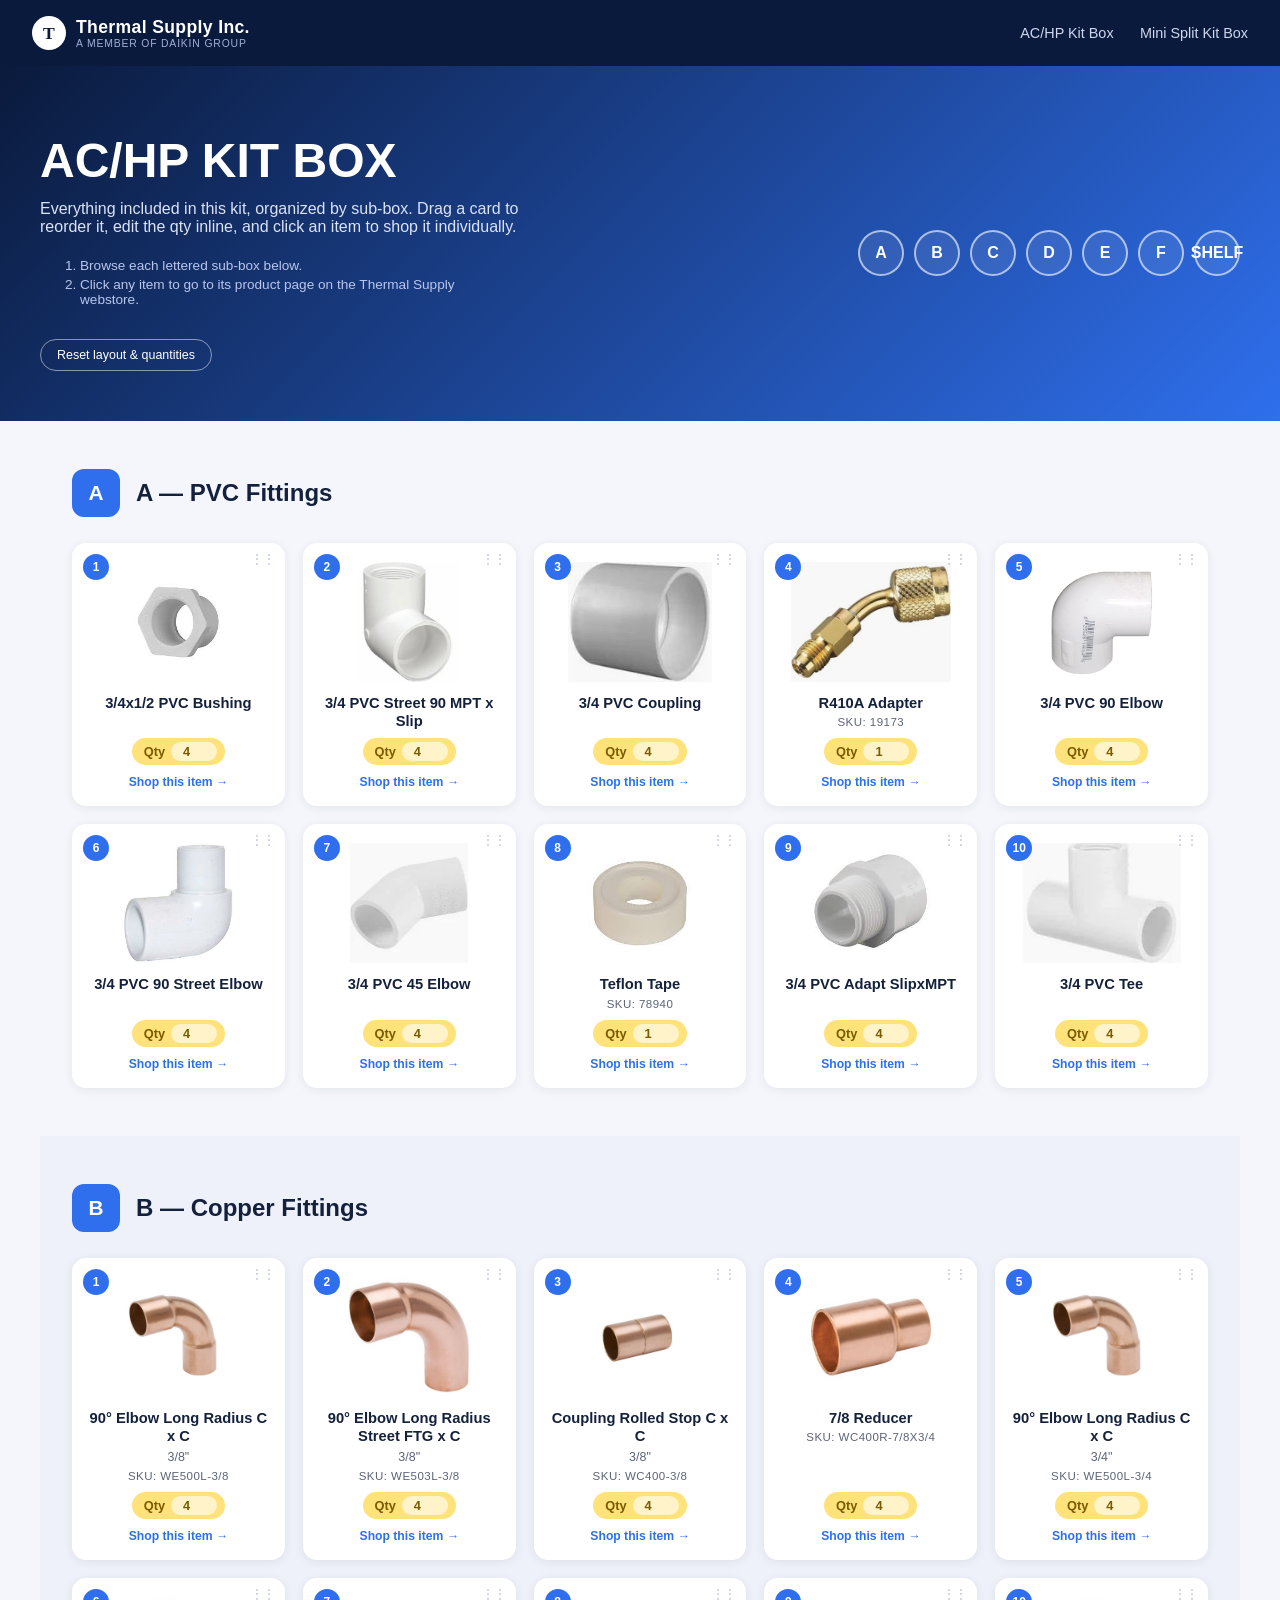
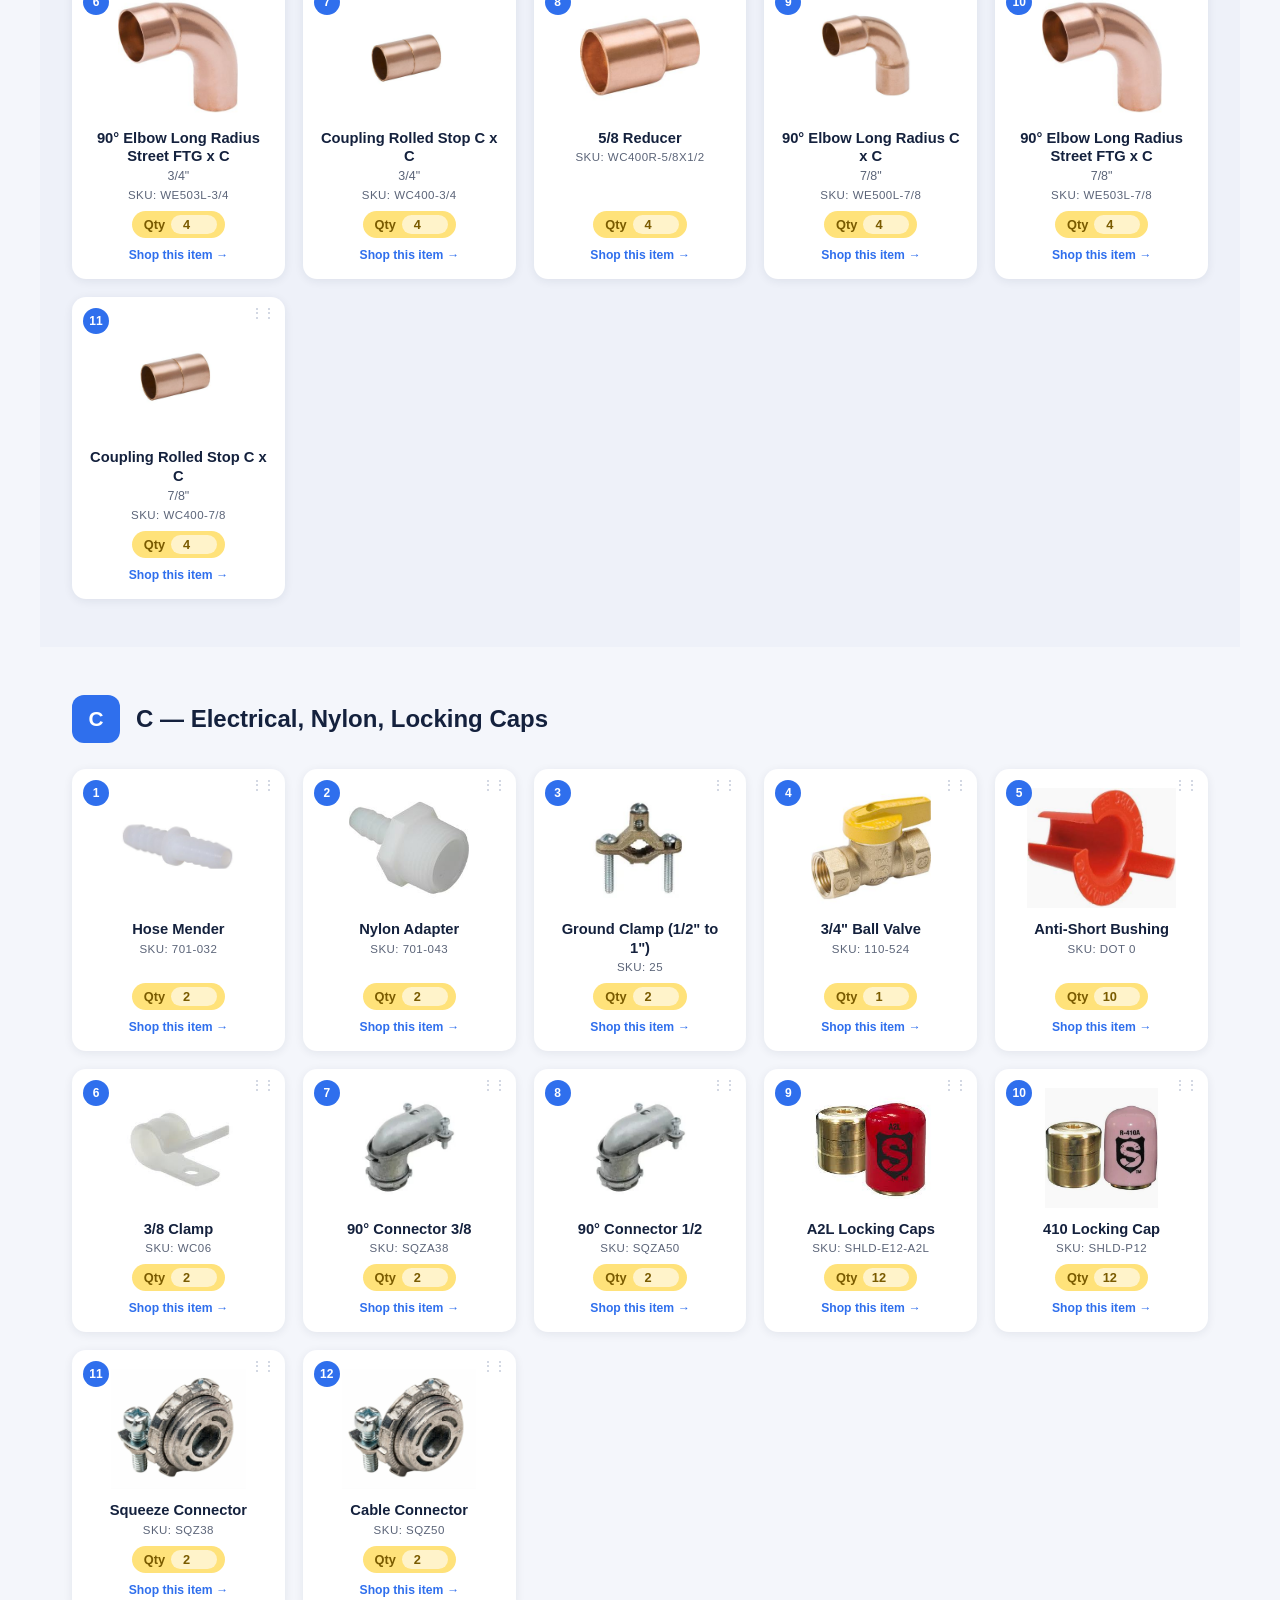
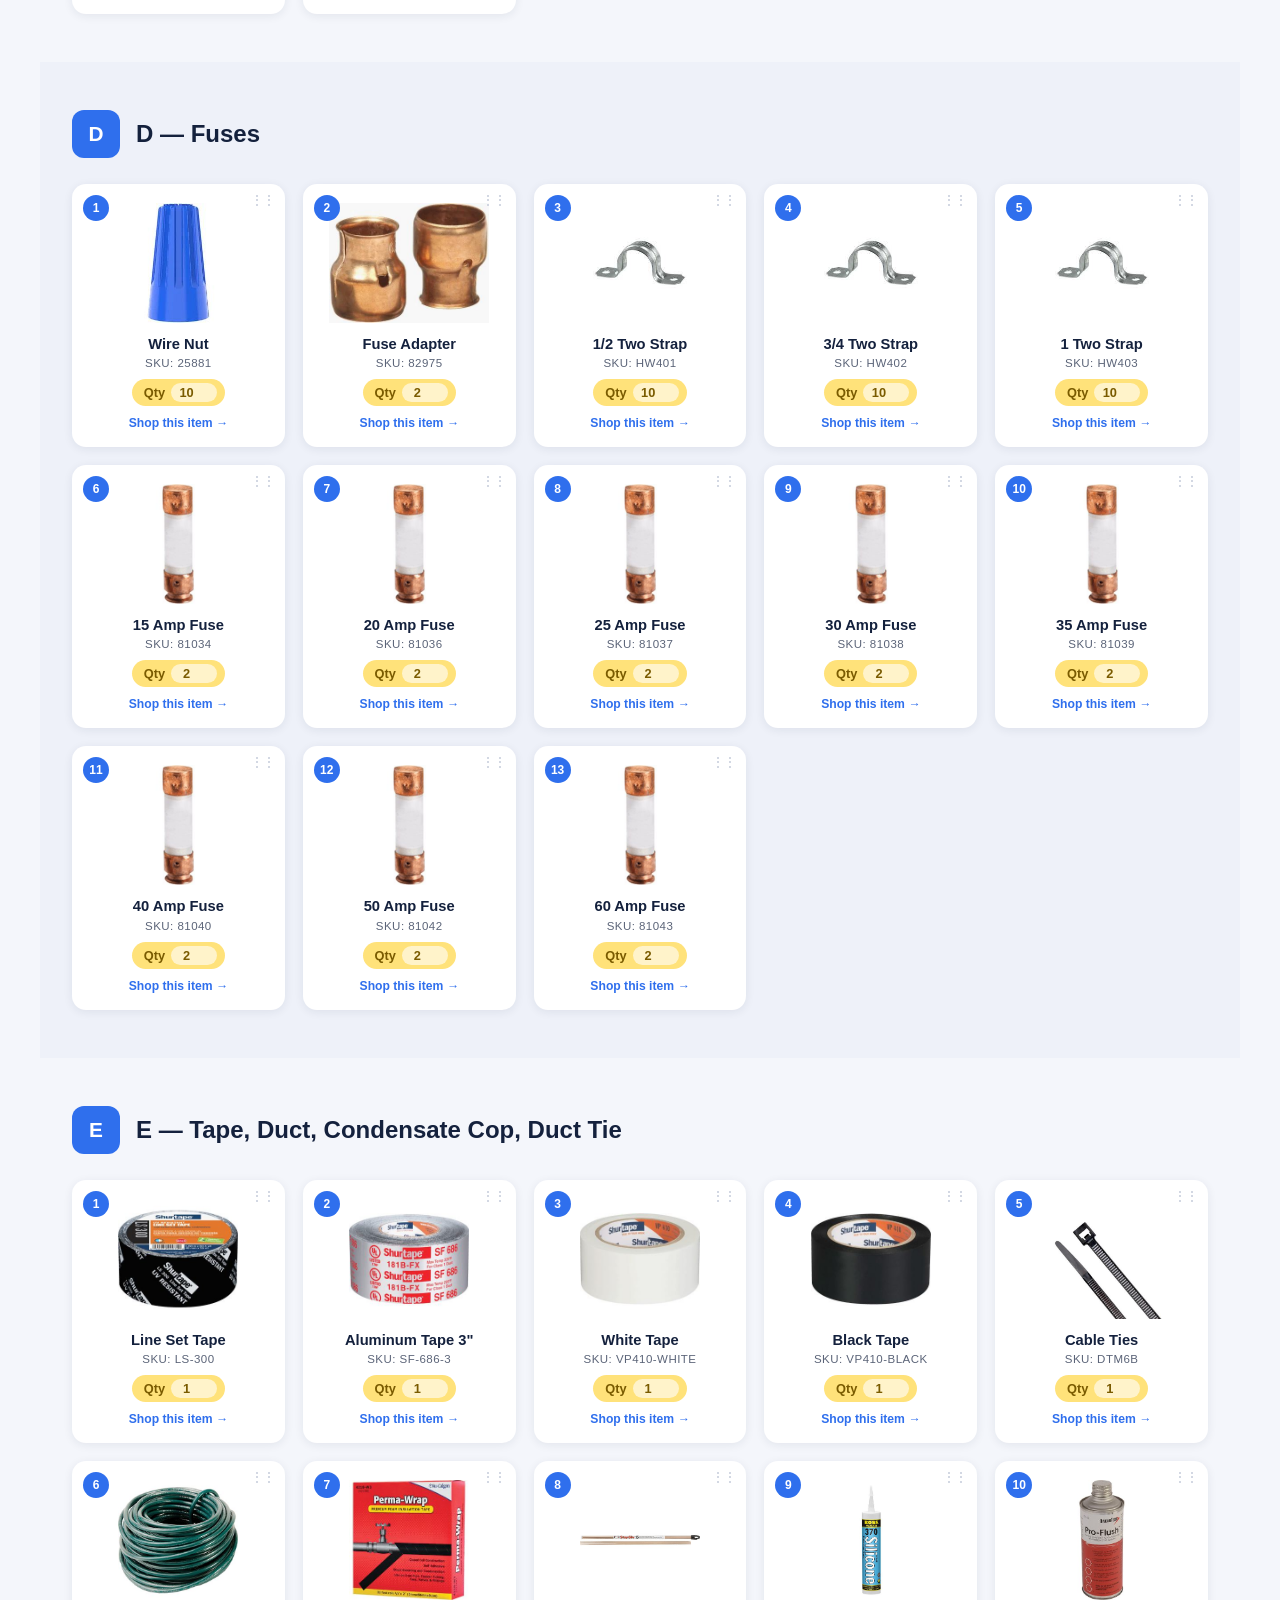
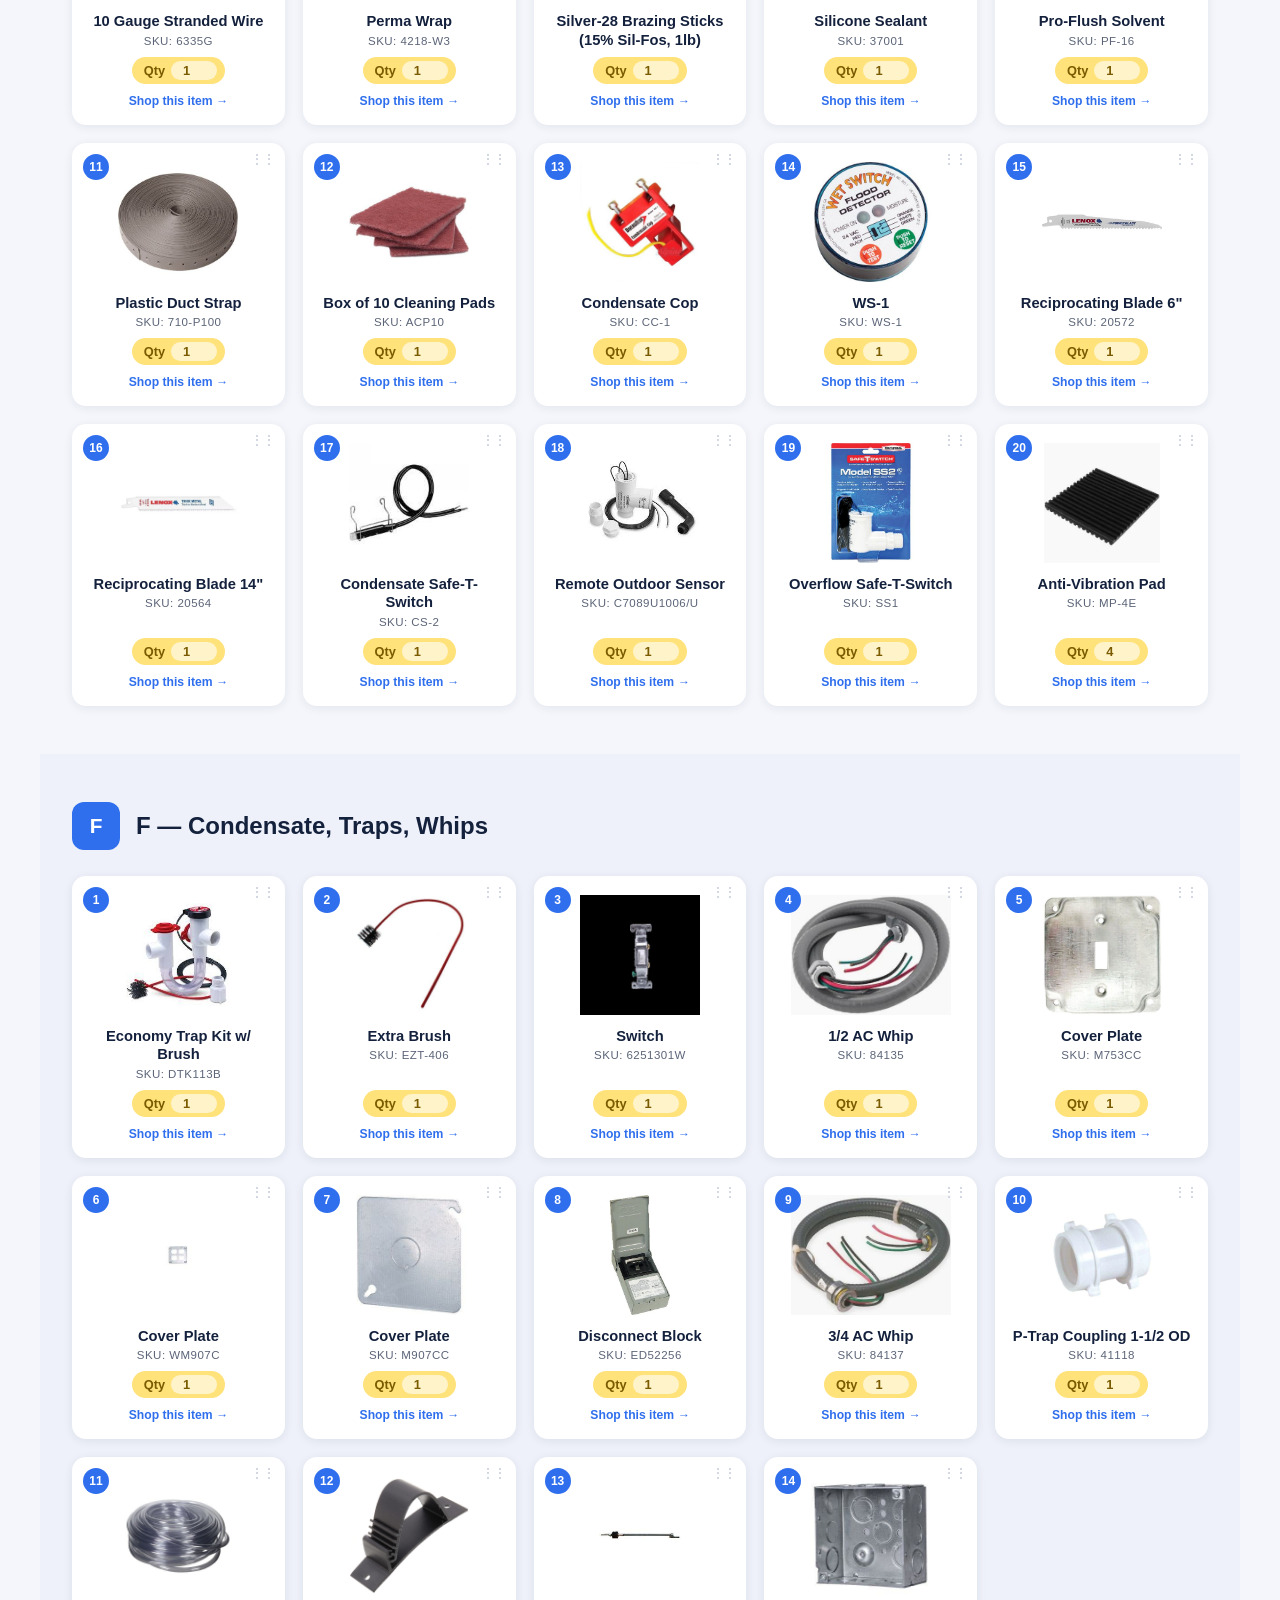
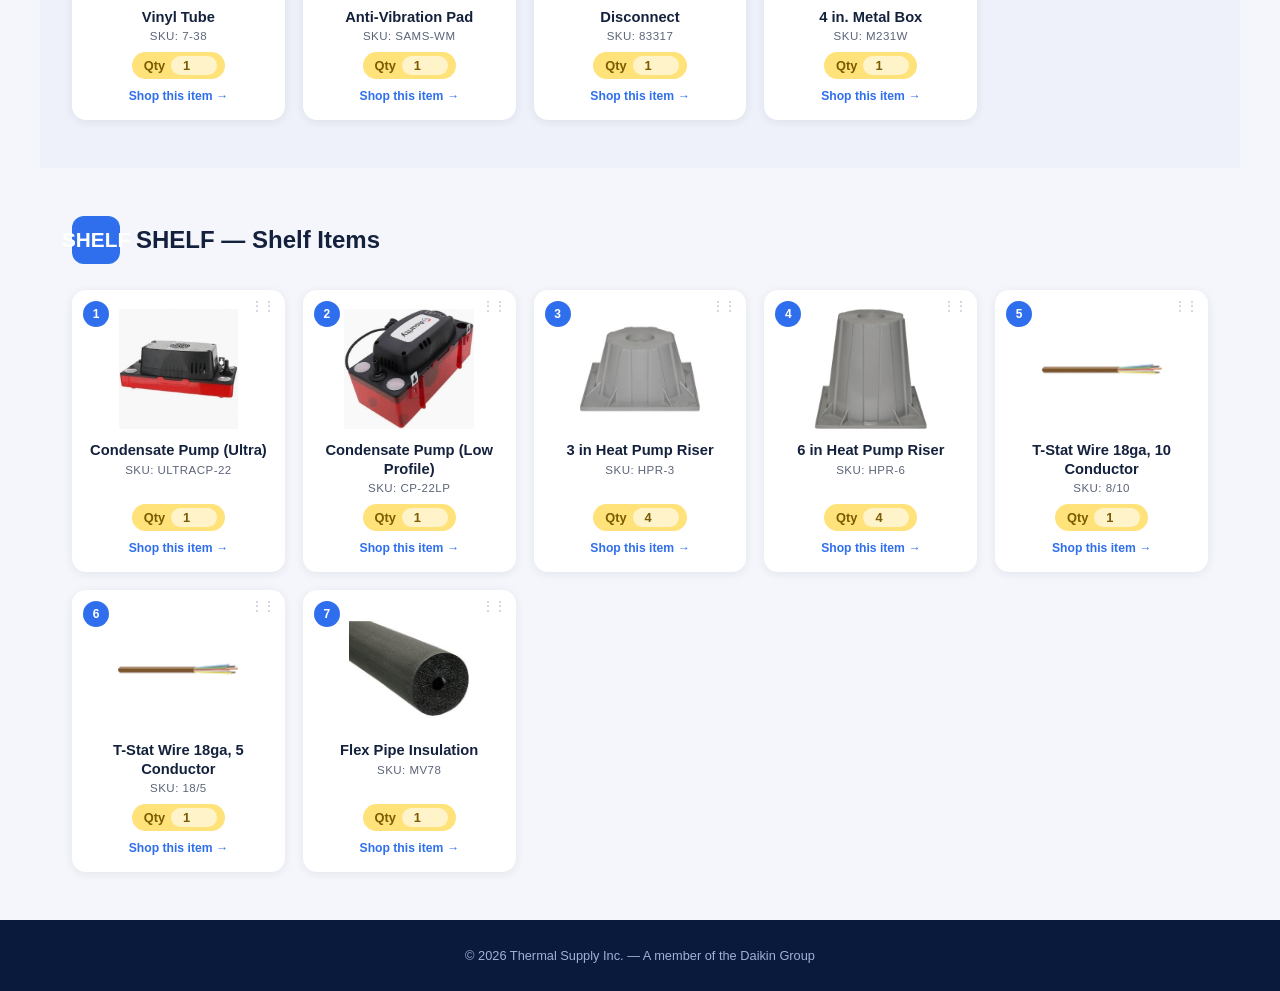
==== ac-hp-kit-box.html @ 7e445936 "Initial site: AC/HP and Mini Split kit box pages Static site built from the two Figma kit box design" ====
<!DOCTYPE html>
<html lang="en">
<head>
<meta charset="UTF-8">
<meta name="viewport" content="width=device-width, initial-scale=1.0">
<title>AC/HP Kit Box | Thermal Supply Inc.</title>
<link rel="stylesheet" href="css/styles.css">
</head>
<body class="ac-hp">
  <header class="site-header">
    <a class="brand" href="index.html">
      <span class="logo-mark">T</span>
      <span>
        Thermal Supply Inc.
        <span class="brand-sub">A MEMBER OF DAIKIN GROUP</span>
      </span>
    </a>
    <nav>
      <a href="ac-hp-kit-box.html">AC/HP Kit Box</a>
      <a href="mini-split-kit-box.html">Mini Split Kit Box</a>
    </nav>
  </header>

  <section class="hero theme-blue">
    <div class="hero-inner">
      <div>
        <h1>AC/HP Kit Box</h1>
        <p class="lead">Everything included in this kit, organized by sub-box. Drag a card to reorder it, edit the qty inline, and click an item to shop it individually.</p>
        <ol class="instructions">
        <li>Browse each lettered sub-box below.</li>
        <li>Click any item to go to its product page on the Thermal Supply webstore.</li>
      </ol>
        <button type="button" class="reset-layout-btn" data-scope="ac-hp">Reset layout &amp; quantities</button>
      </div>
      <div class="section-quicklinks">
<a href="#section-A">A</a>
<a href="#section-B">B</a>
<a href="#section-C">C</a>
<a href="#section-D">D</a>
<a href="#section-E">E</a>
<a href="#section-F">F</a>
<a href="#section-SHELF">SHELF</a>
      </div>
    </div>
  </section>

  <section class="kit-section theme-blue" id="section-A">
    <div class="section-heading">
      <span class="section-badge">A</span>
      <h2>A — PVC Fittings</h2>
    </div>
    <div class="item-grid" data-section="A">
        <div class="item-card" draggable="true" data-sku="" data-section="A" data-item="1">
          <span class="drag-handle" title="Drag to reorder">&#8942;&#8942;</span>
          <span class="item-number">1</span>
          <div class="item-thumb"><img src="assets/images/ac-hp-kit/A/1-3-4x1-2-pvc-bushing.jpg" alt="3/4x1/2 PVC Bushing"></div>
          <div class="item-name">3/4x1/2 PVC Bushing</div>
          
          
          <label class="item-qty">
            <span>Qty</span>
            <input type="number" min="0" class="qty-input" value="4" data-default-qty="4">
          </label>
          <a class="item-shop-link" href="#" data-sku="">Shop this item &rarr;</a>
        </div>
        <div class="item-card" draggable="true" data-sku="" data-section="A" data-item="2">
          <span class="drag-handle" title="Drag to reorder">&#8942;&#8942;</span>
          <span class="item-number">2</span>
          <div class="item-thumb"><img src="assets/images/ac-hp-kit/A/2-3-4-pvc-street-90-mpt-x-slip.jpg" alt="3/4 PVC Street 90 MPT x Slip"></div>
          <div class="item-name">3/4 PVC Street 90 MPT x Slip</div>
          
          
          <label class="item-qty">
            <span>Qty</span>
            <input type="number" min="0" class="qty-input" value="4" data-default-qty="4">
          </label>
          <a class="item-shop-link" href="#" data-sku="">Shop this item &rarr;</a>
        </div>
        <div class="item-card" draggable="true" data-sku="" data-section="A" data-item="3">
          <span class="drag-handle" title="Drag to reorder">&#8942;&#8942;</span>
          <span class="item-number">3</span>
          <div class="item-thumb"><img src="assets/images/ac-hp-kit/A/3-3-4-pvc-coupling.jpg" alt="3/4 PVC Coupling"></div>
          <div class="item-name">3/4 PVC Coupling</div>
          
          
          <label class="item-qty">
            <span>Qty</span>
            <input type="number" min="0" class="qty-input" value="4" data-default-qty="4">
          </label>
          <a class="item-shop-link" href="#" data-sku="">Shop this item &rarr;</a>
        </div>
        <div class="item-card" draggable="true" data-sku="19173" data-section="A" data-item="4">
          <span class="drag-handle" title="Drag to reorder">&#8942;&#8942;</span>
          <span class="item-number">4</span>
          <div class="item-thumb"><img src="assets/images/ac-hp-kit/A/4-r410a-adapter.jpg" alt="R410A Adapter"></div>
          <div class="item-name">R410A Adapter</div>
          
          <div class="item-sku">SKU: 19173</div>
          <label class="item-qty">
            <span>Qty</span>
            <input type="number" min="0" class="qty-input" value="1" data-default-qty="1">
          </label>
          <a class="item-shop-link" href="#" data-sku="19173">Shop this item &rarr;</a>
        </div>
        <div class="item-card" draggable="true" data-sku="" data-section="A" data-item="5">
          <span class="drag-handle" title="Drag to reorder">&#8942;&#8942;</span>
          <span class="item-number">5</span>
          <div class="item-thumb"><img src="assets/images/ac-hp-kit/A/5-3-4-pvc-90-elbow.jpg" alt="3/4 PVC 90 Elbow"></div>
          <div class="item-name">3/4 PVC 90 Elbow</div>
          
          
          <label class="item-qty">
            <span>Qty</span>
            <input type="number" min="0" class="qty-input" value="4" data-default-qty="4">
          </label>
          <a class="item-shop-link" href="#" data-sku="">Shop this item &rarr;</a>
        </div>
        <div class="item-card" draggable="true" data-sku="" data-section="A" data-item="6">
          <span class="drag-handle" title="Drag to reorder">&#8942;&#8942;</span>
          <span class="item-number">6</span>
          <div class="item-thumb"><img src="assets/images/ac-hp-kit/A/6-3-4-pvc-90-street-elbow.jpg" alt="3/4 PVC 90 Street Elbow"></div>
          <div class="item-name">3/4 PVC 90 Street Elbow</div>
          
          
          <label class="item-qty">
            <span>Qty</span>
            <input type="number" min="0" class="qty-input" value="4" data-default-qty="4">
          </label>
          <a class="item-shop-link" href="#" data-sku="">Shop this item &rarr;</a>
        </div>
        <div class="item-card" draggable="true" data-sku="" data-section="A" data-item="7">
          <span class="drag-handle" title="Drag to reorder">&#8942;&#8942;</span>
          <span class="item-number">7</span>
          <div class="item-thumb"><img src="assets/images/ac-hp-kit/A/7-3-4-pvc-45-elbow.jpg" alt="3/4 PVC 45 Elbow"></div>
          <div class="item-name">3/4 PVC 45 Elbow</div>
          
          
          <label class="item-qty">
            <span>Qty</span>
            <input type="number" min="0" class="qty-input" value="4" data-default-qty="4">
          </label>
          <a class="item-shop-link" href="#" data-sku="">Shop this item &rarr;</a>
        </div>
        <div class="item-card" draggable="true" data-sku="78940" data-section="A" data-item="8">
          <span class="drag-handle" title="Drag to reorder">&#8942;&#8942;</span>
          <span class="item-number">8</span>
          <div class="item-thumb"><img src="assets/images/ac-hp-kit/A/8-teflon-tape.jpg" alt="Teflon Tape"></div>
          <div class="item-name">Teflon Tape</div>
          
          <div class="item-sku">SKU: 78940</div>
          <label class="item-qty">
            <span>Qty</span>
            <input type="number" min="0" class="qty-input" value="1" data-default-qty="1">
          </label>
          <a class="item-shop-link" href="#" data-sku="78940">Shop this item &rarr;</a>
        </div>
        <div class="item-card" draggable="true" data-sku="" data-section="A" data-item="9">
          <span class="drag-handle" title="Drag to reorder">&#8942;&#8942;</span>
          <span class="item-number">9</span>
          <div class="item-thumb"><img src="assets/images/ac-hp-kit/A/9-3-4-pvc-adapt-slipxmpt.jpg" alt="3/4 PVC Adapt SlipxMPT"></div>
          <div class="item-name">3/4 PVC Adapt SlipxMPT</div>
          
          
          <label class="item-qty">
            <span>Qty</span>
            <input type="number" min="0" class="qty-input" value="4" data-default-qty="4">
          </label>
          <a class="item-shop-link" href="#" data-sku="">Shop this item &rarr;</a>
        </div>
        <div class="item-card" draggable="true" data-sku="" data-section="A" data-item="10">
          <span class="drag-handle" title="Drag to reorder">&#8942;&#8942;</span>
          <span class="item-number">10</span>
          <div class="item-thumb"><img src="assets/images/ac-hp-kit/A/10-3-4-pvc-tee.jpg" alt="3/4 PVC Tee"></div>
          <div class="item-name">3/4 PVC Tee</div>
          
          
          <label class="item-qty">
            <span>Qty</span>
            <input type="number" min="0" class="qty-input" value="4" data-default-qty="4">
          </label>
          <a class="item-shop-link" href="#" data-sku="">Shop this item &rarr;</a>
        </div>
    </div>
  </section>
  <section class="kit-section theme-blue" id="section-B">
    <div class="section-heading">
      <span class="section-badge">B</span>
      <h2>B — Copper Fittings</h2>
    </div>
    <div class="item-grid" data-section="B">
        <div class="item-card" draggable="true" data-sku="WE500L-3/8" data-section="B" data-item="1">
          <span class="drag-handle" title="Drag to reorder">&#8942;&#8942;</span>
          <span class="item-number">1</span>
          <div class="item-thumb"><img src="assets/images/ac-hp-kit/B/1-90-elbow-long-radius-c-x-c.jpg" alt="90° Elbow Long Radius C x C"></div>
          <div class="item-name">90° Elbow Long Radius C x C</div>
          <div class="item-note">3/8&quot;</div>
          <div class="item-sku">SKU: WE500L-3/8</div>
          <label class="item-qty">
            <span>Qty</span>
            <input type="number" min="0" class="qty-input" value="4" data-default-qty="4">
          </label>
          <a class="item-shop-link" href="#" data-sku="WE500L-3/8">Shop this item &rarr;</a>
        </div>
        <div class="item-card" draggable="true" data-sku="WE503L-3/8" data-section="B" data-item="2">
          <span class="drag-handle" title="Drag to reorder">&#8942;&#8942;</span>
          <span class="item-number">2</span>
          <div class="item-thumb"><img src="assets/images/ac-hp-kit/B/2-90-elbow-long-radius-street-ftg-x-c.jpg" alt="90° Elbow Long Radius Street FTG x C"></div>
          <div class="item-name">90° Elbow Long Radius Street FTG x C</div>
          <div class="item-note">3/8&quot;</div>
          <div class="item-sku">SKU: WE503L-3/8</div>
          <label class="item-qty">
            <span>Qty</span>
            <input type="number" min="0" class="qty-input" value="4" data-default-qty="4">
          </label>
          <a class="item-shop-link" href="#" data-sku="WE503L-3/8">Shop this item &rarr;</a>
        </div>
        <div class="item-card" draggable="true" data-sku="WC400-3/8" data-section="B" data-item="3">
          <span class="drag-handle" title="Drag to reorder">&#8942;&#8942;</span>
          <span class="item-number">3</span>
          <div class="item-thumb"><img src="assets/images/ac-hp-kit/B/3-coupling-rolled-stop-c-x-c.jpg" alt="Coupling Rolled Stop C x C"></div>
          <div class="item-name">Coupling Rolled Stop C x C</div>
          <div class="item-note">3/8&quot;</div>
          <div class="item-sku">SKU: WC400-3/8</div>
          <label class="item-qty">
            <span>Qty</span>
            <input type="number" min="0" class="qty-input" value="4" data-default-qty="4">
          </label>
          <a class="item-shop-link" href="#" data-sku="WC400-3/8">Shop this item &rarr;</a>
        </div>
        <div class="item-card" draggable="true" data-sku="WC400R-7/8X3/4" data-section="B" data-item="4">
          <span class="drag-handle" title="Drag to reorder">&#8942;&#8942;</span>
          <span class="item-number">4</span>
          <div class="item-thumb"><img src="assets/images/ac-hp-kit/B/4-7-8-reducer.jpg" alt="7/8 Reducer"></div>
          <div class="item-name">7/8 Reducer</div>
          
          <div class="item-sku">SKU: WC400R-7/8X3/4</div>
          <label class="item-qty">
            <span>Qty</span>
            <input type="number" min="0" class="qty-input" value="4" data-default-qty="4">
          </label>
          <a class="item-shop-link" href="#" data-sku="WC400R-7/8X3/4">Shop this item &rarr;</a>
        </div>
        <div class="item-card" draggable="true" data-sku="WE500L-3/4" data-section="B" data-item="5">
          <span class="drag-handle" title="Drag to reorder">&#8942;&#8942;</span>
          <span class="item-number">5</span>
          <div class="item-thumb"><img src="assets/images/ac-hp-kit/B/5-90-elbow-long-radius-c-x-c.jpg" alt="90° Elbow Long Radius C x C"></div>
          <div class="item-name">90° Elbow Long Radius C x C</div>
          <div class="item-note">3/4&quot;</div>
          <div class="item-sku">SKU: WE500L-3/4</div>
          <label class="item-qty">
            <span>Qty</span>
            <input type="number" min="0" class="qty-input" value="4" data-default-qty="4">
          </label>
          <a class="item-shop-link" href="#" data-sku="WE500L-3/4">Shop this item &rarr;</a>
        </div>
        <div class="item-card" draggable="true" data-sku="WE503L-3/4" data-section="B" data-item="6">
          <span class="drag-handle" title="Drag to reorder">&#8942;&#8942;</span>
          <span class="item-number">6</span>
          <div class="item-thumb"><img src="assets/images/ac-hp-kit/B/6-90-elbow-long-radius-street-ftg-x-c.jpg" alt="90° Elbow Long Radius Street FTG x C"></div>
          <div class="item-name">90° Elbow Long Radius Street FTG x C</div>
          <div class="item-note">3/4&quot;</div>
          <div class="item-sku">SKU: WE503L-3/4</div>
          <label class="item-qty">
            <span>Qty</span>
            <input type="number" min="0" class="qty-input" value="4" data-default-qty="4">
          </label>
          <a class="item-shop-link" href="#" data-sku="WE503L-3/4">Shop this item &rarr;</a>
        </div>
        <div class="item-card" draggable="true" data-sku="WC400-3/4" data-section="B" data-item="7">
          <span class="drag-handle" title="Drag to reorder">&#8942;&#8942;</span>
          <span class="item-number">7</span>
          <div class="item-thumb"><img src="assets/images/ac-hp-kit/B/7-coupling-rolled-stop-c-x-c.jpg" alt="Coupling Rolled Stop C x C"></div>
          <div class="item-name">Coupling Rolled Stop C x C</div>
          <div class="item-note">3/4&quot;</div>
          <div class="item-sku">SKU: WC400-3/4</div>
          <label class="item-qty">
            <span>Qty</span>
            <input type="number" min="0" class="qty-input" value="4" data-default-qty="4">
          </label>
          <a class="item-shop-link" href="#" data-sku="WC400-3/4">Shop this item &rarr;</a>
        </div>
        <div class="item-card" draggable="true" data-sku="WC400R-5/8X1/2" data-section="B" data-item="8">
          <span class="drag-handle" title="Drag to reorder">&#8942;&#8942;</span>
          <span class="item-number">8</span>
          <div class="item-thumb"><img src="assets/images/ac-hp-kit/B/8-5-8-reducer.jpg" alt="5/8 Reducer"></div>
          <div class="item-name">5/8 Reducer</div>
          
          <div class="item-sku">SKU: WC400R-5/8X1/2</div>
          <label class="item-qty">
            <span>Qty</span>
            <input type="number" min="0" class="qty-input" value="4" data-default-qty="4">
          </label>
          <a class="item-shop-link" href="#" data-sku="WC400R-5/8X1/2">Shop this item &rarr;</a>
        </div>
        <div class="item-card" draggable="true" data-sku="WE500L-7/8" data-section="B" data-item="9">
          <span class="drag-handle" title="Drag to reorder">&#8942;&#8942;</span>
          <span class="item-number">9</span>
          <div class="item-thumb"><img src="assets/images/ac-hp-kit/B/9-90-elbow-long-radius-c-x-c.jpg" alt="90° Elbow Long Radius C x C"></div>
          <div class="item-name">90° Elbow Long Radius C x C</div>
          <div class="item-note">7/8&quot;</div>
          <div class="item-sku">SKU: WE500L-7/8</div>
          <label class="item-qty">
            <span>Qty</span>
            <input type="number" min="0" class="qty-input" value="4" data-default-qty="4">
          </label>
          <a class="item-shop-link" href="#" data-sku="WE500L-7/8">Shop this item &rarr;</a>
        </div>
        <div class="item-card" draggable="true" data-sku="WE503L-7/8" data-section="B" data-item="10">
          <span class="drag-handle" title="Drag to reorder">&#8942;&#8942;</span>
          <span class="item-number">10</span>
          <div class="item-thumb"><img src="assets/images/ac-hp-kit/B/10-90-elbow-long-radius-street-ftg-x-c.jpg" alt="90° Elbow Long Radius Street FTG x C"></div>
          <div class="item-name">90° Elbow Long Radius Street FTG x C</div>
          <div class="item-note">7/8&quot;</div>
          <div class="item-sku">SKU: WE503L-7/8</div>
          <label class="item-qty">
            <span>Qty</span>
            <input type="number" min="0" class="qty-input" value="4" data-default-qty="4">
          </label>
          <a class="item-shop-link" href="#" data-sku="WE503L-7/8">Shop this item &rarr;</a>
        </div>
        <div class="item-card" draggable="true" data-sku="WC400-7/8" data-section="B" data-item="11">
          <span class="drag-handle" title="Drag to reorder">&#8942;&#8942;</span>
          <span class="item-number">11</span>
          <div class="item-thumb"><img src="assets/images/ac-hp-kit/B/11-coupling-rolled-stop-c-x-c.jpg" alt="Coupling Rolled Stop C x C"></div>
          <div class="item-name">Coupling Rolled Stop C x C</div>
          <div class="item-note">7/8&quot;</div>
          <div class="item-sku">SKU: WC400-7/8</div>
          <label class="item-qty">
            <span>Qty</span>
            <input type="number" min="0" class="qty-input" value="4" data-default-qty="4">
          </label>
          <a class="item-shop-link" href="#" data-sku="WC400-7/8">Shop this item &rarr;</a>
        </div>
    </div>
  </section>
  <section class="kit-section theme-blue" id="section-C">
    <div class="section-heading">
      <span class="section-badge">C</span>
      <h2>C — Electrical, Nylon, Locking Caps</h2>
    </div>
    <div class="item-grid" data-section="C">
        <div class="item-card" draggable="true" data-sku="701-032" data-section="C" data-item="1">
          <span class="drag-handle" title="Drag to reorder">&#8942;&#8942;</span>
          <span class="item-number">1</span>
          <div class="item-thumb"><img src="assets/images/ac-hp-kit/C/1-hose-mender.jpg" alt="Hose Mender"></div>
          <div class="item-name">Hose Mender</div>
          
          <div class="item-sku">SKU: 701-032</div>
          <label class="item-qty">
            <span>Qty</span>
            <input type="number" min="0" class="qty-input" value="2" data-default-qty="2">
          </label>
          <a class="item-shop-link" href="#" data-sku="701-032">Shop this item &rarr;</a>
        </div>
        <div class="item-card" draggable="true" data-sku="701-043" data-section="C" data-item="2">
          <span class="drag-handle" title="Drag to reorder">&#8942;&#8942;</span>
          <span class="item-number">2</span>
          <div class="item-thumb"><img src="assets/images/ac-hp-kit/C/2-nylon-adapter.jpg" alt="Nylon Adapter"></div>
          <div class="item-name">Nylon Adapter</div>
          
          <div class="item-sku">SKU: 701-043</div>
          <label class="item-qty">
            <span>Qty</span>
            <input type="number" min="0" class="qty-input" value="2" data-default-qty="2">
          </label>
          <a class="item-shop-link" href="#" data-sku="701-043">Shop this item &rarr;</a>
        </div>
        <div class="item-card" draggable="true" data-sku="25" data-section="C" data-item="3">
          <span class="drag-handle" title="Drag to reorder">&#8942;&#8942;</span>
          <span class="item-number">3</span>
          <div class="item-thumb"><img src="assets/images/ac-hp-kit/C/3-ground-clamp.jpg" alt="Ground Clamp (1/2&quot; to 1&quot;)"></div>
          <div class="item-name">Ground Clamp (1/2&quot; to 1&quot;)</div>
          
          <div class="item-sku">SKU: 25</div>
          <label class="item-qty">
            <span>Qty</span>
            <input type="number" min="0" class="qty-input" value="2" data-default-qty="2">
          </label>
          <a class="item-shop-link" href="#" data-sku="25">Shop this item &rarr;</a>
        </div>
        <div class="item-card" draggable="true" data-sku="110-524" data-section="C" data-item="4">
          <span class="drag-handle" title="Drag to reorder">&#8942;&#8942;</span>
          <span class="item-number">4</span>
          <div class="item-thumb"><img src="assets/images/ac-hp-kit/C/4-3-4-ball-valve.jpg" alt="3/4&quot; Ball Valve"></div>
          <div class="item-name">3/4&quot; Ball Valve</div>
          
          <div class="item-sku">SKU: 110-524</div>
          <label class="item-qty">
            <span>Qty</span>
            <input type="number" min="0" class="qty-input" value="1" data-default-qty="1">
          </label>
          <a class="item-shop-link" href="#" data-sku="110-524">Shop this item &rarr;</a>
        </div>
        <div class="item-card" draggable="true" data-sku="DOT 0" data-section="C" data-item="5">
          <span class="drag-handle" title="Drag to reorder">&#8942;&#8942;</span>
          <span class="item-number">5</span>
          <div class="item-thumb"><img src="assets/images/ac-hp-kit/C/5-anti-short-bushing.jpg" alt="Anti-Short Bushing"></div>
          <div class="item-name">Anti-Short Bushing</div>
          
          <div class="item-sku">SKU: DOT 0</div>
          <label class="item-qty">
            <span>Qty</span>
            <input type="number" min="0" class="qty-input" value="10" data-default-qty="10">
          </label>
          <a class="item-shop-link" href="#" data-sku="DOT 0">Shop this item &rarr;</a>
        </div>
        <div class="item-card" draggable="true" data-sku="WC06" data-section="C" data-item="6">
          <span class="drag-handle" title="Drag to reorder">&#8942;&#8942;</span>
          <span class="item-number">6</span>
          <div class="item-thumb"><img src="assets/images/ac-hp-kit/C/6-3-8-clamp.jpg" alt="3/8 Clamp"></div>
          <div class="item-name">3/8 Clamp</div>
          
          <div class="item-sku">SKU: WC06</div>
          <label class="item-qty">
            <span>Qty</span>
            <input type="number" min="0" class="qty-input" value="2" data-default-qty="2">
          </label>
          <a class="item-shop-link" href="#" data-sku="WC06">Shop this item &rarr;</a>
        </div>
        <div class="item-card" draggable="true" data-sku="SQZA38" data-section="C" data-item="7">
          <span class="drag-handle" title="Drag to reorder">&#8942;&#8942;</span>
          <span class="item-number">7</span>
          <div class="item-thumb"><img src="assets/images/ac-hp-kit/C/7-90-connector-3-8.jpg" alt="90° Connector 3/8"></div>
          <div class="item-name">90° Connector 3/8</div>
          
          <div class="item-sku">SKU: SQZA38</div>
          <label class="item-qty">
            <span>Qty</span>
            <input type="number" min="0" class="qty-input" value="2" data-default-qty="2">
          </label>
          <a class="item-shop-link" href="#" data-sku="SQZA38">Shop this item &rarr;</a>
        </div>
        <div class="item-card" draggable="true" data-sku="SQZA50" data-section="C" data-item="8">
          <span class="drag-handle" title="Drag to reorder">&#8942;&#8942;</span>
          <span class="item-number">8</span>
          <div class="item-thumb"><img src="assets/images/ac-hp-kit/C/8-90-connector-1-2.jpg" alt="90° Connector 1/2"></div>
          <div class="item-name">90° Connector 1/2</div>
          
          <div class="item-sku">SKU: SQZA50</div>
          <label class="item-qty">
            <span>Qty</span>
            <input type="number" min="0" class="qty-input" value="2" data-default-qty="2">
          </label>
          <a class="item-shop-link" href="#" data-sku="SQZA50">Shop this item &rarr;</a>
        </div>
        <div class="item-card" draggable="true" data-sku="SHLD-E12-A2L" data-section="C" data-item="9">
          <span class="drag-handle" title="Drag to reorder">&#8942;&#8942;</span>
          <span class="item-number">9</span>
          <div class="item-thumb"><img src="assets/images/ac-hp-kit/C/9-a2l-locking-caps.jpg" alt="A2L Locking Caps"></div>
          <div class="item-name">A2L Locking Caps</div>
          
          <div class="item-sku">SKU: SHLD-E12-A2L</div>
          <label class="item-qty">
            <span>Qty</span>
            <input type="number" min="0" class="qty-input" value="12" data-default-qty="12">
          </label>
          <a class="item-shop-link" href="#" data-sku="SHLD-E12-A2L">Shop this item &rarr;</a>
        </div>
        <div class="item-card" draggable="true" data-sku="SHLD-P12" data-section="C" data-item="10">
          <span class="drag-handle" title="Drag to reorder">&#8942;&#8942;</span>
          <span class="item-number">10</span>
          <div class="item-thumb"><img src="assets/images/ac-hp-kit/C/10-410-locking-cap.jpg" alt="410 Locking Cap"></div>
          <div class="item-name">410 Locking Cap</div>
          
          <div class="item-sku">SKU: SHLD-P12</div>
          <label class="item-qty">
            <span>Qty</span>
            <input type="number" min="0" class="qty-input" value="12" data-default-qty="12">
          </label>
          <a class="item-shop-link" href="#" data-sku="SHLD-P12">Shop this item &rarr;</a>
        </div>
        <div class="item-card" draggable="true" data-sku="SQZ38" data-section="C" data-item="11">
          <span class="drag-handle" title="Drag to reorder">&#8942;&#8942;</span>
          <span class="item-number">11</span>
          <div class="item-thumb"><img src="assets/images/ac-hp-kit/C/11-squeeze-connector.jpg" alt="Squeeze Connector"></div>
          <div class="item-name">Squeeze Connector</div>
          
          <div class="item-sku">SKU: SQZ38</div>
          <label class="item-qty">
            <span>Qty</span>
            <input type="number" min="0" class="qty-input" value="2" data-default-qty="2">
          </label>
          <a class="item-shop-link" href="#" data-sku="SQZ38">Shop this item &rarr;</a>
        </div>
        <div class="item-card" draggable="true" data-sku="SQZ50" data-section="C" data-item="12">
          <span class="drag-handle" title="Drag to reorder">&#8942;&#8942;</span>
          <span class="item-number">12</span>
          <div class="item-thumb"><img src="assets/images/ac-hp-kit/C/12-cable-connector.jpg" alt="Cable Connector"></div>
          <div class="item-name">Cable Connector</div>
          
          <div class="item-sku">SKU: SQZ50</div>
          <label class="item-qty">
            <span>Qty</span>
            <input type="number" min="0" class="qty-input" value="2" data-default-qty="2">
          </label>
          <a class="item-shop-link" href="#" data-sku="SQZ50">Shop this item &rarr;</a>
        </div>
    </div>
  </section>
  <section class="kit-section theme-blue" id="section-D">
    <div class="section-heading">
      <span class="section-badge">D</span>
      <h2>D — Fuses</h2>
    </div>
    <div class="item-grid" data-section="D">
        <div class="item-card" draggable="true" data-sku="25881" data-section="D" data-item="1">
          <span class="drag-handle" title="Drag to reorder">&#8942;&#8942;</span>
          <span class="item-number">1</span>
          <div class="item-thumb"><img src="assets/images/ac-hp-kit/D/1-wire-nut.jpg" alt="Wire Nut"></div>
          <div class="item-name">Wire Nut</div>
          
          <div class="item-sku">SKU: 25881</div>
          <label class="item-qty">
            <span>Qty</span>
            <input type="number" min="0" class="qty-input" value="10" data-default-qty="10">
          </label>
          <a class="item-shop-link" href="#" data-sku="25881">Shop this item &rarr;</a>
        </div>
        <div class="item-card" draggable="true" data-sku="82975" data-section="D" data-item="2">
          <span class="drag-handle" title="Drag to reorder">&#8942;&#8942;</span>
          <span class="item-number">2</span>
          <div class="item-thumb"><img src="assets/images/ac-hp-kit/D/2-fuse-adapter.jpg" alt="Fuse Adapter"></div>
          <div class="item-name">Fuse Adapter</div>
          
          <div class="item-sku">SKU: 82975</div>
          <label class="item-qty">
            <span>Qty</span>
            <input type="number" min="0" class="qty-input" value="2" data-default-qty="2">
          </label>
          <a class="item-shop-link" href="#" data-sku="82975">Shop this item &rarr;</a>
        </div>
        <div class="item-card" draggable="true" data-sku="HW401" data-section="D" data-item="3">
          <span class="drag-handle" title="Drag to reorder">&#8942;&#8942;</span>
          <span class="item-number">3</span>
          <div class="item-thumb"><img src="assets/images/ac-hp-kit/D/3-1-2-two-strap.jpg" alt="1/2 Two Strap"></div>
          <div class="item-name">1/2 Two Strap</div>
          
          <div class="item-sku">SKU: HW401</div>
          <label class="item-qty">
            <span>Qty</span>
            <input type="number" min="0" class="qty-input" value="10" data-default-qty="10">
          </label>
          <a class="item-shop-link" href="#" data-sku="HW401">Shop this item &rarr;</a>
        </div>
        <div class="item-card" draggable="true" data-sku="HW402" data-section="D" data-item="4">
          <span class="drag-handle" title="Drag to reorder">&#8942;&#8942;</span>
          <span class="item-number">4</span>
          <div class="item-thumb"><img src="assets/images/ac-hp-kit/D/4-3-4-two-strap.jpg" alt="3/4 Two Strap"></div>
          <div class="item-name">3/4 Two Strap</div>
          
          <div class="item-sku">SKU: HW402</div>
          <label class="item-qty">
            <span>Qty</span>
            <input type="number" min="0" class="qty-input" value="10" data-default-qty="10">
          </label>
          <a class="item-shop-link" href="#" data-sku="HW402">Shop this item &rarr;</a>
        </div>
        <div class="item-card" draggable="true" data-sku="HW403" data-section="D" data-item="5">
          <span class="drag-handle" title="Drag to reorder">&#8942;&#8942;</span>
          <span class="item-number">5</span>
          <div class="item-thumb"><img src="assets/images/ac-hp-kit/D/5-1-two-strap.jpg" alt="1 Two Strap"></div>
          <div class="item-name">1 Two Strap</div>
          
          <div class="item-sku">SKU: HW403</div>
          <label class="item-qty">
            <span>Qty</span>
            <input type="number" min="0" class="qty-input" value="10" data-default-qty="10">
          </label>
          <a class="item-shop-link" href="#" data-sku="HW403">Shop this item &rarr;</a>
        </div>
        <div class="item-card" draggable="true" data-sku="81034" data-section="D" data-item="6">
          <span class="drag-handle" title="Drag to reorder">&#8942;&#8942;</span>
          <span class="item-number">6</span>
          <div class="item-thumb"><img src="assets/images/ac-hp-kit/D/6-15-amp-fuse.jpg" alt="15 Amp Fuse"></div>
          <div class="item-name">15 Amp Fuse</div>
          
          <div class="item-sku">SKU: 81034</div>
          <label class="item-qty">
            <span>Qty</span>
            <input type="number" min="0" class="qty-input" value="2" data-default-qty="2">
          </label>
          <a class="item-shop-link" href="#" data-sku="81034">Shop this item &rarr;</a>
        </div>
        <div class="item-card" draggable="true" data-sku="81036" data-section="D" data-item="7">
          <span class="drag-handle" title="Drag to reorder">&#8942;&#8942;</span>
          <span class="item-number">7</span>
          <div class="item-thumb"><img src="assets/images/ac-hp-kit/D/7-20-amp-fuse.jpg" alt="20 Amp Fuse"></div>
          <div class="item-name">20 Amp Fuse</div>
          
          <div class="item-sku">SKU: 81036</div>
          <label class="item-qty">
            <span>Qty</span>
            <input type="number" min="0" class="qty-input" value="2" data-default-qty="2">
          </label>
          <a class="item-shop-link" href="#" data-sku="81036">Shop this item &rarr;</a>
        </div>
        <div class="item-card" draggable="true" data-sku="81037" data-section="D" data-item="8">
          <span class="drag-handle" title="Drag to reorder">&#8942;&#8942;</span>
          <span class="item-number">8</span>
          <div class="item-thumb"><img src="assets/images/ac-hp-kit/D/8-25-amp-fuse.jpg" alt="25 Amp Fuse"></div>
          <div class="item-name">25 Amp Fuse</div>
          
          <div class="item-sku">SKU: 81037</div>
          <label class="item-qty">
            <span>Qty</span>
            <input type="number" min="0" class="qty-input" value="2" data-default-qty="2">
          </label>
          <a class="item-shop-link" href="#" data-sku="81037">Shop this item &rarr;</a>
        </div>
        <div class="item-card" draggable="true" data-sku="81038" data-section="D" data-item="9">
          <span class="drag-handle" title="Drag to reorder">&#8942;&#8942;</span>
          <span class="item-number">9</span>
          <div class="item-thumb"><img src="assets/images/ac-hp-kit/D/9-30-amp-fuse.jpg" alt="30 Amp Fuse"></div>
          <div class="item-name">30 Amp Fuse</div>
          
          <div class="item-sku">SKU: 81038</div>
          <label class="item-qty">
            <span>Qty</span>
            <input type="number" min="0" class="qty-input" value="2" data-default-qty="2">
          </label>
          <a class="item-shop-link" href="#" data-sku="81038">Shop this item &rarr;</a>
        </div>
        <div class="item-card" draggable="true" data-sku="81039" data-section="D" data-item="10">
          <span class="drag-handle" title="Drag to reorder">&#8942;&#8942;</span>
          <span class="item-number">10</span>
          <div class="item-thumb"><img src="assets/images/ac-hp-kit/D/10-35-amp-fuse.jpg" alt="35 Amp Fuse"></div>
          <div class="item-name">35 Amp Fuse</div>
          
          <div class="item-sku">SKU: 81039</div>
          <label class="item-qty">
            <span>Qty</span>
            <input type="number" min="0" class="qty-input" value="2" data-default-qty="2">
          </label>
          <a class="item-shop-link" href="#" data-sku="81039">Shop this item &rarr;</a>
        </div>
        <div class="item-card" draggable="true" data-sku="81040" data-section="D" data-item="11">
          <span class="drag-handle" title="Drag to reorder">&#8942;&#8942;</span>
          <span class="item-number">11</span>
          <div class="item-thumb"><img src="assets/images/ac-hp-kit/D/11-40-amp-fuse.jpg" alt="40 Amp Fuse"></div>
          <div class="item-name">40 Amp Fuse</div>
          
          <div class="item-sku">SKU: 81040</div>
          <label class="item-qty">
            <span>Qty</span>
            <input type="number" min="0" class="qty-input" value="2" data-default-qty="2">
          </label>
          <a class="item-shop-link" href="#" data-sku="81040">Shop this item &rarr;</a>
        </div>
        <div class="item-card" draggable="true" data-sku="81042" data-section="D" data-item="12">
          <span class="drag-handle" title="Drag to reorder">&#8942;&#8942;</span>
          <span class="item-number">12</span>
          <div class="item-thumb"><img src="assets/images/ac-hp-kit/D/12-50-amp-fuse.jpg" alt="50 Amp Fuse"></div>
          <div class="item-name">50 Amp Fuse</div>
          
          <div class="item-sku">SKU: 81042</div>
          <label class="item-qty">
            <span>Qty</span>
            <input type="number" min="0" class="qty-input" value="2" data-default-qty="2">
          </label>
          <a class="item-shop-link" href="#" data-sku="81042">Shop this item &rarr;</a>
        </div>
        <div class="item-card" draggable="true" data-sku="81043" data-section="D" data-item="13">
          <span class="drag-handle" title="Drag to reorder">&#8942;&#8942;</span>
          <span class="item-number">13</span>
          <div class="item-thumb"><img src="assets/images/ac-hp-kit/D/13-60-amp-fuse.jpg" alt="60 Amp Fuse"></div>
          <div class="item-name">60 Amp Fuse</div>
          
          <div class="item-sku">SKU: 81043</div>
          <label class="item-qty">
            <span>Qty</span>
            <input type="number" min="0" class="qty-input" value="2" data-default-qty="2">
          </label>
          <a class="item-shop-link" href="#" data-sku="81043">Shop this item &rarr;</a>
        </div>
    </div>
  </section>
  <section class="kit-section theme-blue" id="section-E">
    <div class="section-heading">
      <span class="section-badge">E</span>
      <h2>E — Tape, Duct, Condensate Cop, Duct Tie</h2>
    </div>
    <div class="item-grid" data-section="E">
        <div class="item-card" draggable="true" data-sku="LS-300" data-section="E" data-item="1">
          <span class="drag-handle" title="Drag to reorder">&#8942;&#8942;</span>
          <span class="item-number">1</span>
          <div class="item-thumb"><img src="assets/images/ac-hp-kit/E/1-line-set-tape.jpg" alt="Line Set Tape"></div>
          <div class="item-name">Line Set Tape</div>
          
          <div class="item-sku">SKU: LS-300</div>
          <label class="item-qty">
            <span>Qty</span>
            <input type="number" min="0" class="qty-input" value="1" data-default-qty="1">
          </label>
          <a class="item-shop-link" href="#" data-sku="LS-300">Shop this item &rarr;</a>
        </div>
        <div class="item-card" draggable="true" data-sku="SF-686-3" data-section="E" data-item="2">
          <span class="drag-handle" title="Drag to reorder">&#8942;&#8942;</span>
          <span class="item-number">2</span>
          <div class="item-thumb"><img src="assets/images/ac-hp-kit/E/2-aluminum-tape-3in.jpg" alt="Aluminum Tape 3&quot;"></div>
          <div class="item-name">Aluminum Tape 3&quot;</div>
          
          <div class="item-sku">SKU: SF-686-3</div>
          <label class="item-qty">
            <span>Qty</span>
            <input type="number" min="0" class="qty-input" value="1" data-default-qty="1">
          </label>
          <a class="item-shop-link" href="#" data-sku="SF-686-3">Shop this item &rarr;</a>
        </div>
        <div class="item-card" draggable="true" data-sku="VP410-WHITE" data-section="E" data-item="3">
          <span class="drag-handle" title="Drag to reorder">&#8942;&#8942;</span>
          <span class="item-number">3</span>
          <div class="item-thumb"><img src="assets/images/ac-hp-kit/E/3-white-tape.jpg" alt="White Tape"></div>
          <div class="item-name">White Tape</div>
          
          <div class="item-sku">SKU: VP410-WHITE</div>
          <label class="item-qty">
            <span>Qty</span>
            <input type="number" min="0" class="qty-input" value="1" data-default-qty="1">
          </label>
          <a class="item-shop-link" href="#" data-sku="VP410-WHITE">Shop this item &rarr;</a>
        </div>
        <div class="item-card" draggable="true" data-sku="VP410-BLACK" data-section="E" data-item="4">
          <span class="drag-handle" title="Drag to reorder">&#8942;&#8942;</span>
          <span class="item-number">4</span>
          <div class="item-thumb"><img src="assets/images/ac-hp-kit/E/4-black-tape.jpg" alt="Black Tape"></div>
          <div class="item-name">Black Tape</div>
          
          <div class="item-sku">SKU: VP410-BLACK</div>
          <label class="item-qty">
            <span>Qty</span>
            <input type="number" min="0" class="qty-input" value="1" data-default-qty="1">
          </label>
          <a class="item-shop-link" href="#" data-sku="VP410-BLACK">Shop this item &rarr;</a>
        </div>
        <div class="item-card" draggable="true" data-sku="DTM6B" data-section="E" data-item="5">
          <span class="drag-handle" title="Drag to reorder">&#8942;&#8942;</span>
          <span class="item-number">5</span>
          <div class="item-thumb"><img src="assets/images/ac-hp-kit/E/5-cable-ties.jpg" alt="Cable Ties"></div>
          <div class="item-name">Cable Ties</div>
          
          <div class="item-sku">SKU: DTM6B</div>
          <label class="item-qty">
            <span>Qty</span>
            <input type="number" min="0" class="qty-input" value="1" data-default-qty="1">
          </label>
          <a class="item-shop-link" href="#" data-sku="DTM6B">Shop this item &rarr;</a>
        </div>
        <div class="item-card" draggable="true" data-sku="6335G" data-section="E" data-item="6">
          <span class="drag-handle" title="Drag to reorder">&#8942;&#8942;</span>
          <span class="item-number">6</span>
          <div class="item-thumb"><img src="assets/images/ac-hp-kit/E/6-10-gauge-stranded-wire.jpg" alt="10 Gauge Stranded Wire"></div>
          <div class="item-name">10 Gauge Stranded Wire</div>
          
          <div class="item-sku">SKU: 6335G</div>
          <label class="item-qty">
            <span>Qty</span>
            <input type="number" min="0" class="qty-input" value="1" data-default-qty="1">
          </label>
          <a class="item-shop-link" href="#" data-sku="6335G">Shop this item &rarr;</a>
        </div>
        <div class="item-card" draggable="true" data-sku="4218-W3" data-section="E" data-item="7">
          <span class="drag-handle" title="Drag to reorder">&#8942;&#8942;</span>
          <span class="item-number">7</span>
          <div class="item-thumb"><img src="assets/images/ac-hp-kit/E/7-perma-wrap.jpg" alt="Perma Wrap"></div>
          <div class="item-name">Perma Wrap</div>
          
          <div class="item-sku">SKU: 4218-W3</div>
          <label class="item-qty">
            <span>Qty</span>
            <input type="number" min="0" class="qty-input" value="1" data-default-qty="1">
          </label>
          <a class="item-shop-link" href="#" data-sku="4218-W3">Shop this item &rarr;</a>
        </div>
        <div class="item-card" draggable="true" data-sku="" data-section="E" data-item="8">
          <span class="drag-handle" title="Drag to reorder">&#8942;&#8942;</span>
          <span class="item-number">8</span>
          <div class="item-thumb"><img src="assets/images/ac-hp-kit/E/8-silver-28-brazing-sticks.jpg" alt="Silver-28 Brazing Sticks (15% Sil-Fos, 1lb)"></div>
          <div class="item-name">Silver-28 Brazing Sticks (15% Sil-Fos, 1lb)</div>
          
          
          <label class="item-qty">
            <span>Qty</span>
            <input type="number" min="0" class="qty-input" value="1" data-default-qty="1">
          </label>
          <a class="item-shop-link" href="#" data-sku="">Shop this item &rarr;</a>
        </div>
        <div class="item-card" draggable="true" data-sku="37001" data-section="E" data-item="9">
          <span class="drag-handle" title="Drag to reorder">&#8942;&#8942;</span>
          <span class="item-number">9</span>
          <div class="item-thumb"><img src="assets/images/ac-hp-kit/E/9-silicone-sealant.jpg" alt="Silicone Sealant"></div>
          <div class="item-name">Silicone Sealant</div>
          
          <div class="item-sku">SKU: 37001</div>
          <label class="item-qty">
            <span>Qty</span>
            <input type="number" min="0" class="qty-input" value="1" data-default-qty="1">
          </label>
          <a class="item-shop-link" href="#" data-sku="37001">Shop this item &rarr;</a>
        </div>
        <div class="item-card" draggable="true" data-sku="PF-16" data-section="E" data-item="10">
          <span class="drag-handle" title="Drag to reorder">&#8942;&#8942;</span>
          <span class="item-number">10</span>
          <div class="item-thumb"><img src="assets/images/ac-hp-kit/E/10-pro-flush-solvent.jpg" alt="Pro-Flush Solvent"></div>
          <div class="item-name">Pro-Flush Solvent</div>
          
          <div class="item-sku">SKU: PF-16</div>
          <label class="item-qty">
            <span>Qty</span>
            <input type="number" min="0" class="qty-input" value="1" data-default-qty="1">
          </label>
          <a class="item-shop-link" href="#" data-sku="PF-16">Shop this item &rarr;</a>
        </div>
        <div class="item-card" draggable="true" data-sku="710-P100" data-section="E" data-item="11">
          <span class="drag-handle" title="Drag to reorder">&#8942;&#8942;</span>
          <span class="item-number">11</span>
          <div class="item-thumb"><img src="assets/images/ac-hp-kit/E/11-plastic-duct-strap.jpg" alt="Plastic Duct Strap"></div>
          <div class="item-name">Plastic Duct Strap</div>
          
          <div class="item-sku">SKU: 710-P100</div>
          <label class="item-qty">
            <span>Qty</span>
            <input type="number" min="0" class="qty-input" value="1" data-default-qty="1">
          </label>
          <a class="item-shop-link" href="#" data-sku="710-P100">Shop this item &rarr;</a>
        </div>
        <div class="item-card" draggable="true" data-sku="ACP10" data-section="E" data-item="12">
          <span class="drag-handle" title="Drag to reorder">&#8942;&#8942;</span>
          <span class="item-number">12</span>
          <div class="item-thumb"><img src="assets/images/ac-hp-kit/E/12-box-of-10-cleaning-pads.jpg" alt="Box of 10 Cleaning Pads"></div>
          <div class="item-name">Box of 10 Cleaning Pads</div>
          
          <div class="item-sku">SKU: ACP10</div>
          <label class="item-qty">
            <span>Qty</span>
            <input type="number" min="0" class="qty-input" value="1" data-default-qty="1">
          </label>
          <a class="item-shop-link" href="#" data-sku="ACP10">Shop this item &rarr;</a>
        </div>
        <div class="item-card" draggable="true" data-sku="CC-1" data-section="E" data-item="13">
          <span class="drag-handle" title="Drag to reorder">&#8942;&#8942;</span>
          <span class="item-number">13</span>
          <div class="item-thumb"><img src="assets/images/ac-hp-kit/E/13-condensate-cop.jpg" alt="Condensate Cop"></div>
          <div class="item-name">Condensate Cop</div>
          
          <div class="item-sku">SKU: CC-1</div>
          <label class="item-qty">
            <span>Qty</span>
            <input type="number" min="0" class="qty-input" value="1" data-default-qty="1">
          </label>
          <a class="item-shop-link" href="#" data-sku="CC-1">Shop this item &rarr;</a>
        </div>
        <div class="item-card" draggable="true" data-sku="WS-1" data-section="E" data-item="14">
          <span class="drag-handle" title="Drag to reorder">&#8942;&#8942;</span>
          <span class="item-number">14</span>
          <div class="item-thumb"><img src="assets/images/ac-hp-kit/E/14-ws-1.jpg" alt="WS-1"></div>
          <div class="item-name">WS-1</div>
          
          <div class="item-sku">SKU: WS-1</div>
          <label class="item-qty">
            <span>Qty</span>
            <input type="number" min="0" class="qty-input" value="1" data-default-qty="1">
          </label>
          <a class="item-shop-link" href="#" data-sku="WS-1">Shop this item &rarr;</a>
        </div>
        <div class="item-card" draggable="true" data-sku="20572" data-section="E" data-item="15">
          <span class="drag-handle" title="Drag to reorder">&#8942;&#8942;</span>
          <span class="item-number">15</span>
          <div class="item-thumb"><img src="assets/images/ac-hp-kit/E/15-reciprocating-blade-6in.jpg" alt="Reciprocating Blade 6&quot;"></div>
          <div class="item-name">Reciprocating Blade 6&quot;</div>
          
          <div class="item-sku">SKU: 20572</div>
          <label class="item-qty">
            <span>Qty</span>
            <input type="number" min="0" class="qty-input" value="1" data-default-qty="1">
          </label>
          <a class="item-shop-link" href="#" data-sku="20572">Shop this item &rarr;</a>
        </div>
        <div class="item-card" draggable="true" data-sku="20564" data-section="E" data-item="16">
          <span class="drag-handle" title="Drag to reorder">&#8942;&#8942;</span>
          <span class="item-number">16</span>
          <div class="item-thumb"><img src="assets/images/ac-hp-kit/E/16-reciprocating-blade-14in.jpg" alt="Reciprocating Blade 14&quot;"></div>
          <div class="item-name">Reciprocating Blade 14&quot;</div>
          
          <div class="item-sku">SKU: 20564</div>
          <label class="item-qty">
            <span>Qty</span>
            <input type="number" min="0" class="qty-input" value="1" data-default-qty="1">
          </label>
          <a class="item-shop-link" href="#" data-sku="20564">Shop this item &rarr;</a>
        </div>
        <div class="item-card" draggable="true" data-sku="CS-2" data-section="E" data-item="17">
          <span class="drag-handle" title="Drag to reorder">&#8942;&#8942;</span>
          <span class="item-number">17</span>
          <div class="item-thumb"><img src="assets/images/ac-hp-kit/E/17-condensate-safe-t-switch.jpg" alt="Condensate Safe-T-Switch"></div>
          <div class="item-name">Condensate Safe-T-Switch</div>
          
          <div class="item-sku">SKU: CS-2</div>
          <label class="item-qty">
            <span>Qty</span>
            <input type="number" min="0" class="qty-input" value="1" data-default-qty="1">
          </label>
          <a class="item-shop-link" href="#" data-sku="CS-2">Shop this item &rarr;</a>
        </div>
        <div class="item-card" draggable="true" data-sku="C7089U1006/U" data-section="E" data-item="18">
          <span class="drag-handle" title="Drag to reorder">&#8942;&#8942;</span>
          <span class="item-number">18</span>
          <div class="item-thumb"><img src="assets/images/ac-hp-kit/E/18-remote-outdoor-sensor.jpg" alt="Remote Outdoor Sensor"></div>
          <div class="item-name">Remote Outdoor Sensor</div>
          
          <div class="item-sku">SKU: C7089U1006/U</div>
          <label class="item-qty">
            <span>Qty</span>
            <input type="number" min="0" class="qty-input" value="1" data-default-qty="1">
          </label>
          <a class="item-shop-link" href="#" data-sku="C7089U1006/U">Shop this item &rarr;</a>
        </div>
        <div class="item-card" draggable="true" data-sku="SS1" data-section="E" data-item="19">
          <span class="drag-handle" title="Drag to reorder">&#8942;&#8942;</span>
          <span class="item-number">19</span>
          <div class="item-thumb"><img src="assets/images/ac-hp-kit/E/19-overflow-safe-t-switch.jpg" alt="Overflow Safe-T-Switch"></div>
          <div class="item-name">Overflow Safe-T-Switch</div>
          
          <div class="item-sku">SKU: SS1</div>
          <label class="item-qty">
            <span>Qty</span>
            <input type="number" min="0" class="qty-input" value="1" data-default-qty="1">
          </label>
          <a class="item-shop-link" href="#" data-sku="SS1">Shop this item &rarr;</a>
        </div>
        <div class="item-card" draggable="true" data-sku="MP-4E" data-section="E" data-item="20">
          <span class="drag-handle" title="Drag to reorder">&#8942;&#8942;</span>
          <span class="item-number">20</span>
          <div class="item-thumb"><img src="assets/images/ac-hp-kit/E/20-anti-vibration-pad.jpg" alt="Anti-Vibration Pad"></div>
          <div class="item-name">Anti-Vibration Pad</div>
          
          <div class="item-sku">SKU: MP-4E</div>
          <label class="item-qty">
            <span>Qty</span>
            <input type="number" min="0" class="qty-input" value="4" data-default-qty="4">
          </label>
          <a class="item-shop-link" href="#" data-sku="MP-4E">Shop this item &rarr;</a>
        </div>
    </div>
  </section>
  <section class="kit-section theme-blue" id="section-F">
    <div class="section-heading">
      <span class="section-badge">F</span>
      <h2>F — Condensate, Traps, Whips</h2>
    </div>
    <div class="item-grid" data-section="F">
        <div class="item-card" draggable="true" data-sku="DTK113B" data-section="F" data-item="1">
          <span class="drag-handle" title="Drag to reorder">&#8942;&#8942;</span>
          <span class="item-number">1</span>
          <div class="item-thumb"><img src="assets/images/ac-hp-kit/F/1-economy-trap-kit-w-brush.jpg" alt="Economy Trap Kit w/ Brush"></div>
          <div class="item-name">Economy Trap Kit w/ Brush</div>
          
          <div class="item-sku">SKU: DTK113B</div>
          <label class="item-qty">
            <span>Qty</span>
            <input type="number" min="0" class="qty-input" value="1" data-default-qty="1">
          </label>
          <a class="item-shop-link" href="#" data-sku="DTK113B">Shop this item &rarr;</a>
        </div>
        <div class="item-card" draggable="true" data-sku="EZT-406" data-section="F" data-item="2">
          <span class="drag-handle" title="Drag to reorder">&#8942;&#8942;</span>
          <span class="item-number">2</span>
          <div class="item-thumb"><img src="assets/images/ac-hp-kit/F/2-extra-brush.jpg" alt="Extra Brush"></div>
          <div class="item-name">Extra Brush</div>
          
          <div class="item-sku">SKU: EZT-406</div>
          <label class="item-qty">
            <span>Qty</span>
            <input type="number" min="0" class="qty-input" value="1" data-default-qty="1">
          </label>
          <a class="item-shop-link" href="#" data-sku="EZT-406">Shop this item &rarr;</a>
        </div>
        <div class="item-card" draggable="true" data-sku="6251301W" data-section="F" data-item="3">
          <span class="drag-handle" title="Drag to reorder">&#8942;&#8942;</span>
          <span class="item-number">3</span>
          <div class="item-thumb"><img src="assets/images/ac-hp-kit/F/3-switch.jpg" alt="Switch"></div>
          <div class="item-name">Switch</div>
          
          <div class="item-sku">SKU: 6251301W</div>
          <label class="item-qty">
            <span>Qty</span>
            <input type="number" min="0" class="qty-input" value="1" data-default-qty="1">
          </label>
          <a class="item-shop-link" href="#" data-sku="6251301W">Shop this item &rarr;</a>
        </div>
        <div class="item-card" draggable="true" data-sku="84135" data-section="F" data-item="4">
          <span class="drag-handle" title="Drag to reorder">&#8942;&#8942;</span>
          <span class="item-number">4</span>
          <div class="item-thumb"><img src="assets/images/ac-hp-kit/F/4-1-2-ac-whip.jpg" alt="1/2 AC Whip"></div>
          <div class="item-name">1/2 AC Whip</div>
          
          <div class="item-sku">SKU: 84135</div>
          <label class="item-qty">
            <span>Qty</span>
            <input type="number" min="0" class="qty-input" value="1" data-default-qty="1">
          </label>
          <a class="item-shop-link" href="#" data-sku="84135">Shop this item &rarr;</a>
        </div>
        <div class="item-card" draggable="true" data-sku="M753CC" data-section="F" data-item="5">
          <span class="drag-handle" title="Drag to reorder">&#8942;&#8942;</span>
          <span class="item-number">5</span>
          <div class="item-thumb"><img src="assets/images/ac-hp-kit/F/5-cover-plate.jpg" alt="Cover Plate"></div>
          <div class="item-name">Cover Plate</div>
          
          <div class="item-sku">SKU: M753CC</div>
          <label class="item-qty">
            <span>Qty</span>
            <input type="number" min="0" class="qty-input" value="1" data-default-qty="1">
          </label>
          <a class="item-shop-link" href="#" data-sku="M753CC">Shop this item &rarr;</a>
        </div>
        <div class="item-card" draggable="true" data-sku="WM907C" data-section="F" data-item="6">
          <span class="drag-handle" title="Drag to reorder">&#8942;&#8942;</span>
          <span class="item-number">6</span>
          <div class="item-thumb"><img src="assets/images/ac-hp-kit/F/6-cover-plate.jpg" alt="Cover Plate"></div>
          <div class="item-name">Cover Plate</div>
          
          <div class="item-sku">SKU: WM907C</div>
          <label class="item-qty">
            <span>Qty</span>
            <input type="number" min="0" class="qty-input" value="1" data-default-qty="1">
          </label>
          <a class="item-shop-link" href="#" data-sku="WM907C">Shop this item &rarr;</a>
        </div>
        <div class="item-card" draggable="true" data-sku="M907CC" data-section="F" data-item="7">
          <span class="drag-handle" title="Drag to reorder">&#8942;&#8942;</span>
          <span class="item-number">7</span>
          <div class="item-thumb"><img src="assets/images/ac-hp-kit/F/7-cover-plate.jpg" alt="Cover Plate"></div>
          <div class="item-name">Cover Plate</div>
          
          <div class="item-sku">SKU: M907CC</div>
          <label class="item-qty">
            <span>Qty</span>
            <input type="number" min="0" class="qty-input" value="1" data-default-qty="1">
          </label>
          <a class="item-shop-link" href="#" data-sku="M907CC">Shop this item &rarr;</a>
        </div>
        <div class="item-card" draggable="true" data-sku="ED52256" data-section="F" data-item="8">
          <span class="drag-handle" title="Drag to reorder">&#8942;&#8942;</span>
          <span class="item-number">8</span>
          <div class="item-thumb"><img src="assets/images/ac-hp-kit/F/8-disconnect-block.jpg" alt="Disconnect Block"></div>
          <div class="item-name">Disconnect Block</div>
          
          <div class="item-sku">SKU: ED52256</div>
          <label class="item-qty">
            <span>Qty</span>
            <input type="number" min="0" class="qty-input" value="1" data-default-qty="1">
          </label>
          <a class="item-shop-link" href="#" data-sku="ED52256">Shop this item &rarr;</a>
        </div>
        <div class="item-card" draggable="true" data-sku="84137" data-section="F" data-item="9">
          <span class="drag-handle" title="Drag to reorder">&#8942;&#8942;</span>
          <span class="item-number">9</span>
          <div class="item-thumb"><img src="assets/images/ac-hp-kit/F/9-3-4-ac-whip.jpg" alt="3/4 AC Whip"></div>
          <div class="item-name">3/4 AC Whip</div>
          
          <div class="item-sku">SKU: 84137</div>
          <label class="item-qty">
            <span>Qty</span>
            <input type="number" min="0" class="qty-input" value="1" data-default-qty="1">
          </label>
          <a class="item-shop-link" href="#" data-sku="84137">Shop this item &rarr;</a>
        </div>
        <div class="item-card" draggable="true" data-sku="41118" data-section="F" data-item="10">
          <span class="drag-handle" title="Drag to reorder">&#8942;&#8942;</span>
          <span class="item-number">10</span>
          <div class="item-thumb"><img src="assets/images/ac-hp-kit/F/10-p-trap-coupling-1-1-2-od.jpg" alt="P-Trap Coupling 1-1/2 OD"></div>
          <div class="item-name">P-Trap Coupling 1-1/2 OD</div>
          
          <div class="item-sku">SKU: 41118</div>
          <label class="item-qty">
            <span>Qty</span>
            <input type="number" min="0" class="qty-input" value="1" data-default-qty="1">
          </label>
          <a class="item-shop-link" href="#" data-sku="41118">Shop this item &rarr;</a>
        </div>
        <div class="item-card" draggable="true" data-sku="7-38" data-section="F" data-item="11">
          <span class="drag-handle" title="Drag to reorder">&#8942;&#8942;</span>
          <span class="item-number">11</span>
          <div class="item-thumb"><img src="assets/images/ac-hp-kit/F/11-vinyl-tube.jpg" alt="Vinyl Tube"></div>
          <div class="item-name">Vinyl Tube</div>
          
          <div class="item-sku">SKU: 7-38</div>
          <label class="item-qty">
            <span>Qty</span>
            <input type="number" min="0" class="qty-input" value="1" data-default-qty="1">
          </label>
          <a class="item-shop-link" href="#" data-sku="7-38">Shop this item &rarr;</a>
        </div>
        <div class="item-card" draggable="true" data-sku="SAMS-WM" data-section="F" data-item="12">
          <span class="drag-handle" title="Drag to reorder">&#8942;&#8942;</span>
          <span class="item-number">12</span>
          <div class="item-thumb"><img src="assets/images/ac-hp-kit/F/12-anti-vibration-pad.jpg" alt="Anti-Vibration Pad"></div>
          <div class="item-name">Anti-Vibration Pad</div>
          
          <div class="item-sku">SKU: SAMS-WM</div>
          <label class="item-qty">
            <span>Qty</span>
            <input type="number" min="0" class="qty-input" value="1" data-default-qty="1">
          </label>
          <a class="item-shop-link" href="#" data-sku="SAMS-WM">Shop this item &rarr;</a>
        </div>
        <div class="item-card" draggable="true" data-sku="83317" data-section="F" data-item="13">
          <span class="drag-handle" title="Drag to reorder">&#8942;&#8942;</span>
          <span class="item-number">13</span>
          <div class="item-thumb"><img src="assets/images/ac-hp-kit/F/13-disconnect.jpg" alt="Disconnect"></div>
          <div class="item-name">Disconnect</div>
          
          <div class="item-sku">SKU: 83317</div>
          <label class="item-qty">
            <span>Qty</span>
            <input type="number" min="0" class="qty-input" value="1" data-default-qty="1">
          </label>
          <a class="item-shop-link" href="#" data-sku="83317">Shop this item &rarr;</a>
        </div>
        <div class="item-card" draggable="true" data-sku="M231W" data-section="F" data-item="14">
          <span class="drag-handle" title="Drag to reorder">&#8942;&#8942;</span>
          <span class="item-number">14</span>
          <div class="item-thumb"><img src="assets/images/ac-hp-kit/F/14-4in-metal-box.jpg" alt="4 in. Metal Box"></div>
          <div class="item-name">4 in. Metal Box</div>
          
          <div class="item-sku">SKU: M231W</div>
          <label class="item-qty">
            <span>Qty</span>
            <input type="number" min="0" class="qty-input" value="1" data-default-qty="1">
          </label>
          <a class="item-shop-link" href="#" data-sku="M231W">Shop this item &rarr;</a>
        </div>
    </div>
  </section>
  <section class="kit-section theme-blue" id="section-SHELF">
    <div class="section-heading">
      <span class="section-badge">SHELF</span>
      <h2>SHELF — Shelf Items</h2>
    </div>
    <div class="item-grid" data-section="SHELF">
        <div class="item-card" draggable="true" data-sku="ULTRACP-22" data-section="SHELF" data-item="1">
          <span class="drag-handle" title="Drag to reorder">&#8942;&#8942;</span>
          <span class="item-number">1</span>
          <div class="item-thumb"><img src="assets/images/ac-hp-kit/SHELF/1-condensate-pump-ultra.jpg" alt="Condensate Pump (Ultra)"></div>
          <div class="item-name">Condensate Pump (Ultra)</div>
          
          <div class="item-sku">SKU: ULTRACP-22</div>
          <label class="item-qty">
            <span>Qty</span>
            <input type="number" min="0" class="qty-input" value="1" data-default-qty="1">
          </label>
          <a class="item-shop-link" href="#" data-sku="ULTRACP-22">Shop this item &rarr;</a>
        </div>
        <div class="item-card" draggable="true" data-sku="CP-22LP" data-section="SHELF" data-item="2">
          <span class="drag-handle" title="Drag to reorder">&#8942;&#8942;</span>
          <span class="item-number">2</span>
          <div class="item-thumb"><img src="assets/images/ac-hp-kit/SHELF/2-condensate-pump-low-profile.jpg" alt="Condensate Pump (Low Profile)"></div>
          <div class="item-name">Condensate Pump (Low Profile)</div>
          
          <div class="item-sku">SKU: CP-22LP</div>
          <label class="item-qty">
            <span>Qty</span>
            <input type="number" min="0" class="qty-input" value="1" data-default-qty="1">
          </label>
          <a class="item-shop-link" href="#" data-sku="CP-22LP">Shop this item &rarr;</a>
        </div>
        <div class="item-card" draggable="true" data-sku="HPR-3" data-section="SHELF" data-item="3">
          <span class="drag-handle" title="Drag to reorder">&#8942;&#8942;</span>
          <span class="item-number">3</span>
          <div class="item-thumb"><img src="assets/images/ac-hp-kit/SHELF/3-3in-heat-pump-riser.jpg" alt="3 in Heat Pump Riser"></div>
          <div class="item-name">3 in Heat Pump Riser</div>
          
          <div class="item-sku">SKU: HPR-3</div>
          <label class="item-qty">
            <span>Qty</span>
            <input type="number" min="0" class="qty-input" value="4" data-default-qty="4">
          </label>
          <a class="item-shop-link" href="#" data-sku="HPR-3">Shop this item &rarr;</a>
        </div>
        <div class="item-card" draggable="true" data-sku="HPR-6" data-section="SHELF" data-item="4">
          <span class="drag-handle" title="Drag to reorder">&#8942;&#8942;</span>
          <span class="item-number">4</span>
          <div class="item-thumb"><img src="assets/images/ac-hp-kit/SHELF/4-6in-heat-pump-riser.jpg" alt="6 in Heat Pump Riser"></div>
          <div class="item-name">6 in Heat Pump Riser</div>
          
          <div class="item-sku">SKU: HPR-6</div>
          <label class="item-qty">
            <span>Qty</span>
            <input type="number" min="0" class="qty-input" value="4" data-default-qty="4">
          </label>
          <a class="item-shop-link" href="#" data-sku="HPR-6">Shop this item &rarr;</a>
        </div>
        <div class="item-card" draggable="true" data-sku="8/10" data-section="SHELF" data-item="5">
          <span class="drag-handle" title="Drag to reorder">&#8942;&#8942;</span>
          <span class="item-number">5</span>
          <div class="item-thumb"><img src="assets/images/ac-hp-kit/SHELF/5-t-stat-wire-18ga-10-conductor.jpg" alt="T-Stat Wire 18ga, 10 Conductor"></div>
          <div class="item-name">T-Stat Wire 18ga, 10 Conductor</div>
          
          <div class="item-sku">SKU: 8/10</div>
          <label class="item-qty">
            <span>Qty</span>
            <input type="number" min="0" class="qty-input" value="1" data-default-qty="1">
          </label>
          <a class="item-shop-link" href="#" data-sku="8/10">Shop this item &rarr;</a>
        </div>
        <div class="item-card" draggable="true" data-sku="18/5" data-section="SHELF" data-item="6">
          <span class="drag-handle" title="Drag to reorder">&#8942;&#8942;</span>
          <span class="item-number">6</span>
          <div class="item-thumb"><img src="assets/images/ac-hp-kit/SHELF/6-t-stat-wire-18ga-5-conductor.jpg" alt="T-Stat Wire 18ga, 5 Conductor"></div>
          <div class="item-name">T-Stat Wire 18ga, 5 Conductor</div>
          
          <div class="item-sku">SKU: 18/5</div>
          <label class="item-qty">
            <span>Qty</span>
            <input type="number" min="0" class="qty-input" value="1" data-default-qty="1">
          </label>
          <a class="item-shop-link" href="#" data-sku="18/5">Shop this item &rarr;</a>
        </div>
        <div class="item-card" draggable="true" data-sku="MV78" data-section="SHELF" data-item="7">
          <span class="drag-handle" title="Drag to reorder">&#8942;&#8942;</span>
          <span class="item-number">7</span>
          <div class="item-thumb"><img src="assets/images/ac-hp-kit/SHELF/7-flex-pipe-insulation.jpg" alt="Flex Pipe Insulation"></div>
          <div class="item-name">Flex Pipe Insulation</div>
          
          <div class="item-sku">SKU: MV78</div>
          <label class="item-qty">
            <span>Qty</span>
            <input type="number" min="0" class="qty-input" value="1" data-default-qty="1">
          </label>
          <a class="item-shop-link" href="#" data-sku="MV78">Shop this item &rarr;</a>
        </div>
    </div>
  </section>

  <footer class="site-footer">
    &copy; 2026 Thermal Supply Inc. — A member of the Daikin Group
  </footer>

  <script src="js/kit-editor.js" defer></script>
</body>
</html>
---- css/styles.css ----
:root {
  --blue-dark: #0a1a3c;
  --blue-mid: #16337a;
  --blue-bright: #2f6fed;
  --green-dark: #04140f;
  --green-mid: #0d3a2a;
  --green-bright: #1fae6f;
  --card-bg: #ffffff;
  --text-dark: #14213d;
  --text-muted: #5b6478;
  --qty-bg: #ffe27a;
  --radius: 14px;
  --max-width: 1200px;
}

* { box-sizing: border-box; }

html { scroll-behavior: smooth; }

body {
  margin: 0;
  font-family: "Segoe UI", Roboto, Helvetica, Arial, sans-serif;
  color: var(--text-dark);
  background: #f4f6fb;
}

a { color: inherit; text-decoration: none; }

img { max-width: 100%; display: block; }

/* Site header */
.site-header {
  display: flex;
  align-items: center;
  justify-content: space-between;
  padding: 16px 32px;
  background: #0a1a3c;
  color: #fff;
}

.site-header .brand {
  display: flex;
  align-items: center;
  gap: 10px;
  font-weight: 700;
  font-size: 1.1rem;
  letter-spacing: 0.02em;
}

.site-header .brand .logo-mark {
  width: 34px;
  height: 34px;
  border-radius: 50%;
  background: #fff;
  color: #0a1a3c;
  display: flex;
  align-items: center;
  justify-content: center;
  font-family: Georgia, serif;
  font-weight: 700;
}

.site-header .brand .brand-sub {
  display: block;
  font-size: 0.65rem;
  font-weight: 400;
  color: #9fb0d9;
  letter-spacing: 0.08em;
}

.site-header nav a {
  margin-left: 22px;
  font-size: 0.9rem;
  color: #cfd8ee;
}

.site-header nav a:hover { color: #fff; }

/* Hero */
.hero {
  padding: 70px 32px 50px;
  color: #fff;
  background: linear-gradient(135deg, var(--blue-dark), var(--blue-bright));
}

.hero.theme-green {
  background: linear-gradient(135deg, var(--green-dark), var(--green-bright));
}

.hero-inner {
  max-width: var(--max-width);
  margin: 0 auto;
  display: flex;
  align-items: center;
  justify-content: space-between;
  gap: 40px;
  flex-wrap: wrap;
}

.hero h1 {
  font-size: 3rem;
  line-height: 1.05;
  margin: 0 0 14px;
  text-transform: uppercase;
  font-weight: 800;
}

.hero p.lead {
  max-width: 480px;
  color: #dbe3f7;
  margin: 0 0 22px;
}

.hero .instructions {
  font-size: 0.85rem;
  color: #b9c6ec;
  max-width: 420px;
}

.hero .instructions li { margin-bottom: 4px; }

.section-quicklinks {
  display: flex;
  flex-wrap: wrap;
  gap: 10px;
}

.section-quicklinks a {
  width: 46px;
  height: 46px;
  border-radius: 50%;
  border: 2px solid rgba(255,255,255,0.6);
  display: flex;
  align-items: center;
  justify-content: center;
  font-weight: 700;
  color: #fff;
  background: rgba(255,255,255,0.08);
  transition: background 0.15s ease, transform 0.15s ease;
}

.section-quicklinks a:hover {
  background: rgba(255,255,255,0.25);
  transform: translateY(-2px);
}

/* Sections */
.kit-section {
  max-width: var(--max-width);
  margin: 0 auto;
  padding: 48px 32px;
  scroll-margin-top: 20px;
}

.kit-section:nth-of-type(odd) { background: #eef1f9; }

.section-heading {
  display: flex;
  align-items: center;
  gap: 16px;
  margin-bottom: 26px;
}

.section-badge {
  width: 48px;
  height: 48px;
  border-radius: 12px;
  background: var(--blue-bright);
  color: #fff;
  font-weight: 800;
  font-size: 1.3rem;
  display: flex;
  align-items: center;
  justify-content: center;
  flex-shrink: 0;
}

.theme-green .section-badge,
.kit-section.theme-green .section-badge {
  background: var(--green-bright);
}

.section-heading h2 {
  margin: 0;
  font-size: 1.5rem;
}

.item-grid {
  display: grid;
  grid-template-columns: repeat(auto-fill, minmax(210px, 1fr));
  gap: 18px;
}

.item-card {
  position: relative;
  background: var(--card-bg);
  border-radius: var(--radius);
  padding: 18px 16px 16px;
  box-shadow: 0 2px 10px rgba(20, 33, 61, 0.08);
  display: flex;
  flex-direction: column;
  align-items: center;
  text-align: center;
  transition: transform 0.15s ease, box-shadow 0.15s ease;
  border: 1px solid transparent;
  cursor: grab;
}

.item-card:hover {
  transform: translateY(-3px);
  box-shadow: 0 8px 22px rgba(20, 33, 61, 0.14);
  border-color: var(--blue-bright);
}

.theme-green .item-card:hover { border-color: var(--green-bright); }

.item-card.dragging {
  opacity: 0.4;
  cursor: grabbing;
}

.item-card.drag-over {
  border-color: var(--blue-bright);
  border-style: dashed;
}

.theme-green .item-card.drag-over { border-color: var(--green-bright); }

.drag-handle {
  position: absolute;
  top: 8px;
  right: 10px;
  font-size: 0.9rem;
  line-height: 1;
  color: #c3c9d8;
  letter-spacing: -2px;
  user-select: none;
}

.item-number {
  position: absolute;
  top: 10px;
  left: 10px;
  width: 26px;
  height: 26px;
  border-radius: 50%;
  background: var(--blue-bright);
  color: #fff;
  font-size: 0.75rem;
  font-weight: 700;
  display: flex;
  align-items: center;
  justify-content: center;
}

.theme-green .item-number { background: var(--green-bright); }

.item-thumb {
  width: 100%;
  height: 120px;
  display: flex;
  align-items: center;
  justify-content: center;
  margin-bottom: 12px;
}

.item-thumb img {
  max-height: 120px;
  object-fit: contain;
}

.item-name {
  font-size: 0.92rem;
  font-weight: 600;
  margin: 0 0 4px;
  line-height: 1.25;
}

.item-note {
  font-size: 0.78rem;
  color: var(--text-muted);
  margin-bottom: 6px;
}

.item-sku {
  font-size: 0.72rem;
  color: var(--text-muted);
  letter-spacing: 0.04em;
  margin-bottom: 10px;
}

.item-qty {
  margin-top: auto;
  display: flex;
  align-items: center;
  gap: 6px;
  background: var(--qty-bg);
  color: #7a5b00;
  font-weight: 700;
  font-size: 0.8rem;
  padding: 4px 8px 4px 12px;
  border-radius: 20px;
  cursor: default;
}

.item-qty .qty-input {
  width: 46px;
  border: none;
  background: rgba(255, 255, 255, 0.6);
  border-radius: 10px;
  font-weight: 700;
  font-size: 0.8rem;
  color: #7a5b00;
  padding: 2px 6px;
  text-align: center;
}

.item-qty .qty-input:focus {
  outline: 2px solid #7a5b00;
  background: #fff;
}

.item-shop-link {
  margin-top: 10px;
  font-size: 0.76rem;
  font-weight: 600;
  color: var(--blue-bright);
}

.theme-green .item-shop-link { color: var(--green-bright); }

.item-shop-link:hover { text-decoration: underline; }

.reset-layout-btn {
  margin-top: 18px;
  background: transparent;
  border: 1px solid rgba(255, 255, 255, 0.5);
  color: #fff;
  font-size: 0.78rem;
  padding: 8px 16px;
  border-radius: 20px;
  cursor: pointer;
  transition: background 0.15s ease;
}

.reset-layout-btn:hover { background: rgba(255, 255, 255, 0.15); }

/* Footer */
.site-footer {
  padding: 28px 32px;
  background: var(--blue-dark);
  color: #9fb0d9;
  font-size: 0.8rem;
  text-align: center;
}

.theme-green ~ .site-footer,
body.mini-split .site-footer { background: var(--green-dark); }

/* Home page */
.home-hero {
  padding: 90px 32px;
  text-align: center;
  background: linear-gradient(135deg, var(--blue-dark), var(--green-dark));
  color: #fff;
}

.home-hero h1 { font-size: 2.4rem; margin-bottom: 12px; }
.home-hero p { color: #c9d3ef; max-width: 560px; margin: 0 auto; }

.kit-picker {
  max-width: var(--max-width);
  margin: -60px auto 80px;
  padding: 0 32px;
  display: grid;
  grid-template-columns: repeat(auto-fit, minmax(320px, 1fr));
  gap: 28px;
}

.kit-card {
  border-radius: 18px;
  overflow: hidden;
  color: #fff;
  min-height: 260px;
  padding: 32px;
  display: flex;
  flex-direction: column;
  justify-content: flex-end;
  box-shadow: 0 12px 30px rgba(10, 26, 60, 0.25);
  transition: transform 0.2s ease;
}

.kit-card:hover { transform: translateY(-6px); }

.kit-card.blue { background: linear-gradient(135deg, var(--blue-dark), var(--blue-bright)); }
.kit-card.green { background: linear-gradient(135deg, var(--green-dark), var(--green-bright)); }

.kit-card h2 { margin: 0 0 8px; font-size: 1.6rem; }
.kit-card p { margin: 0; color: rgba(255,255,255,0.85); font-size: 0.9rem; }

@media (max-width: 640px) {
  .hero h1 { font-size: 2.1rem; }
  .site-header { flex-direction: column; gap: 12px; }
  .site-header nav a { margin: 0 10px; }
}
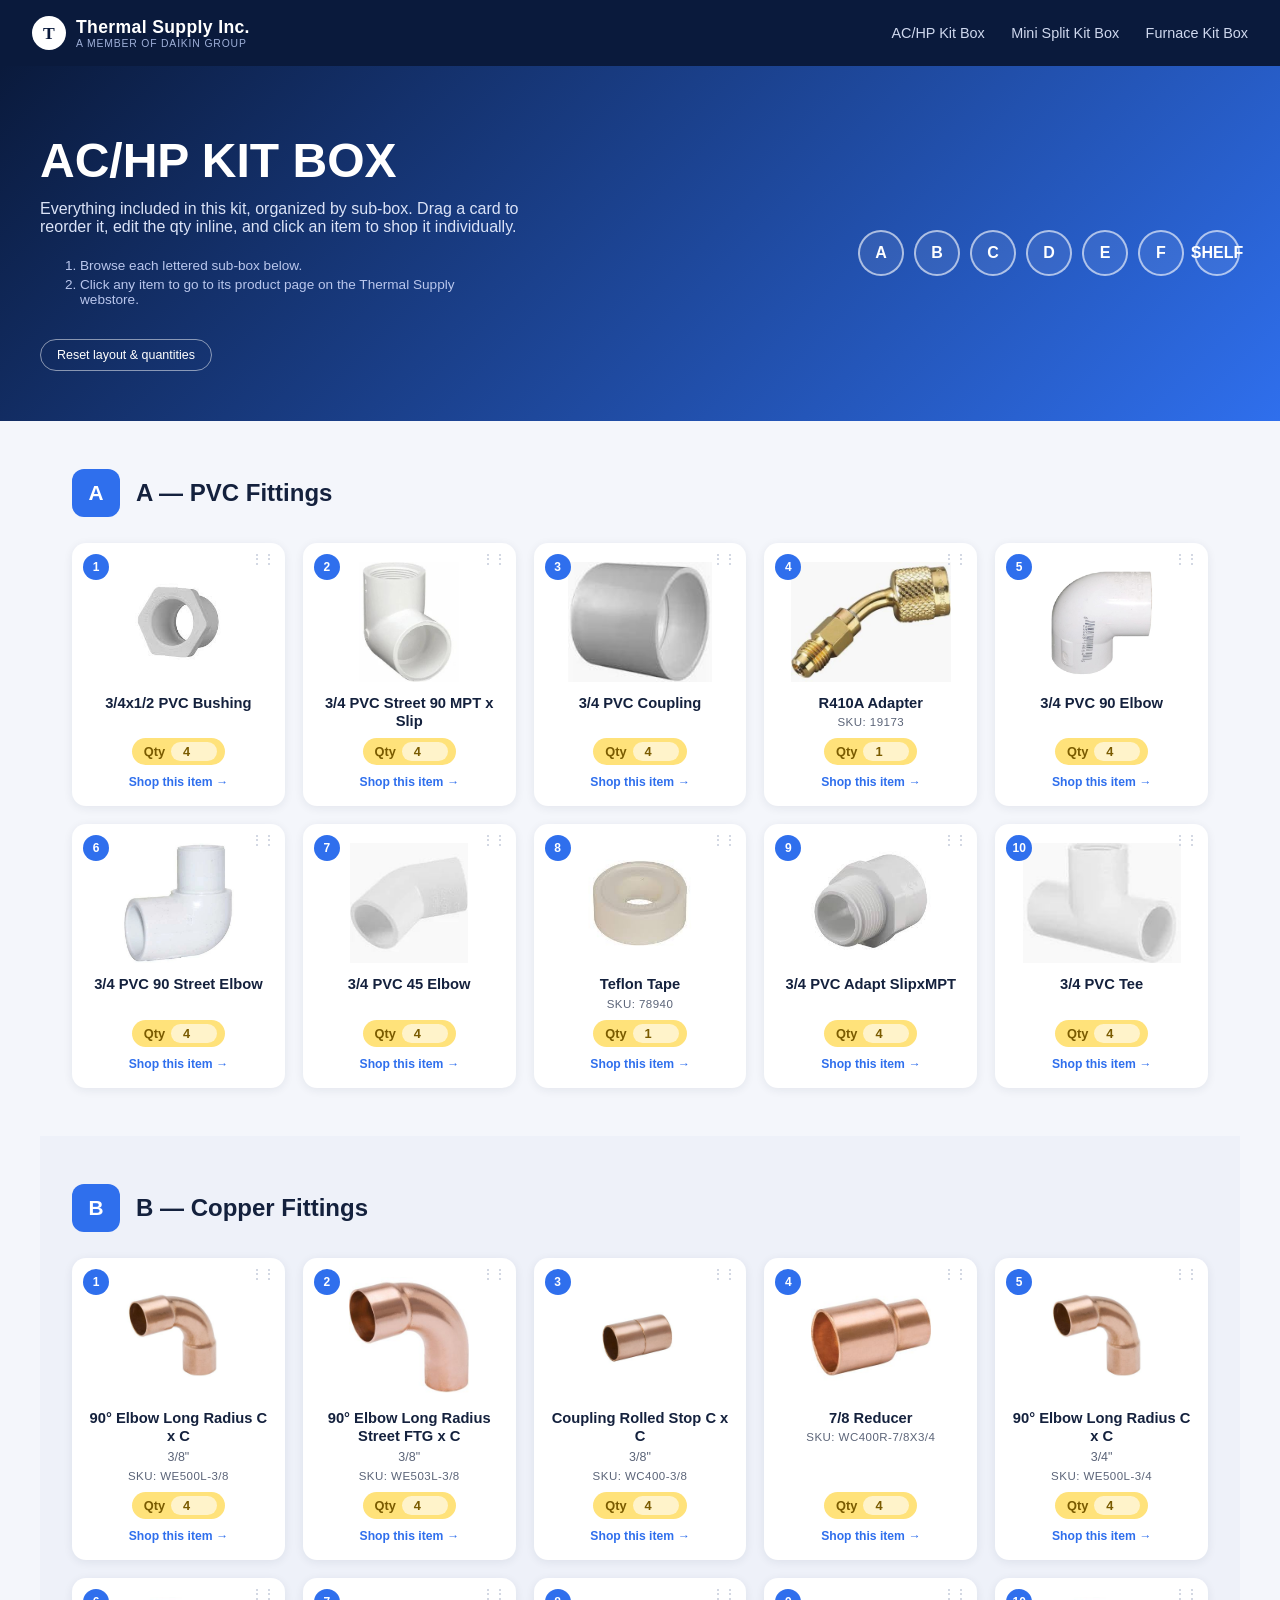
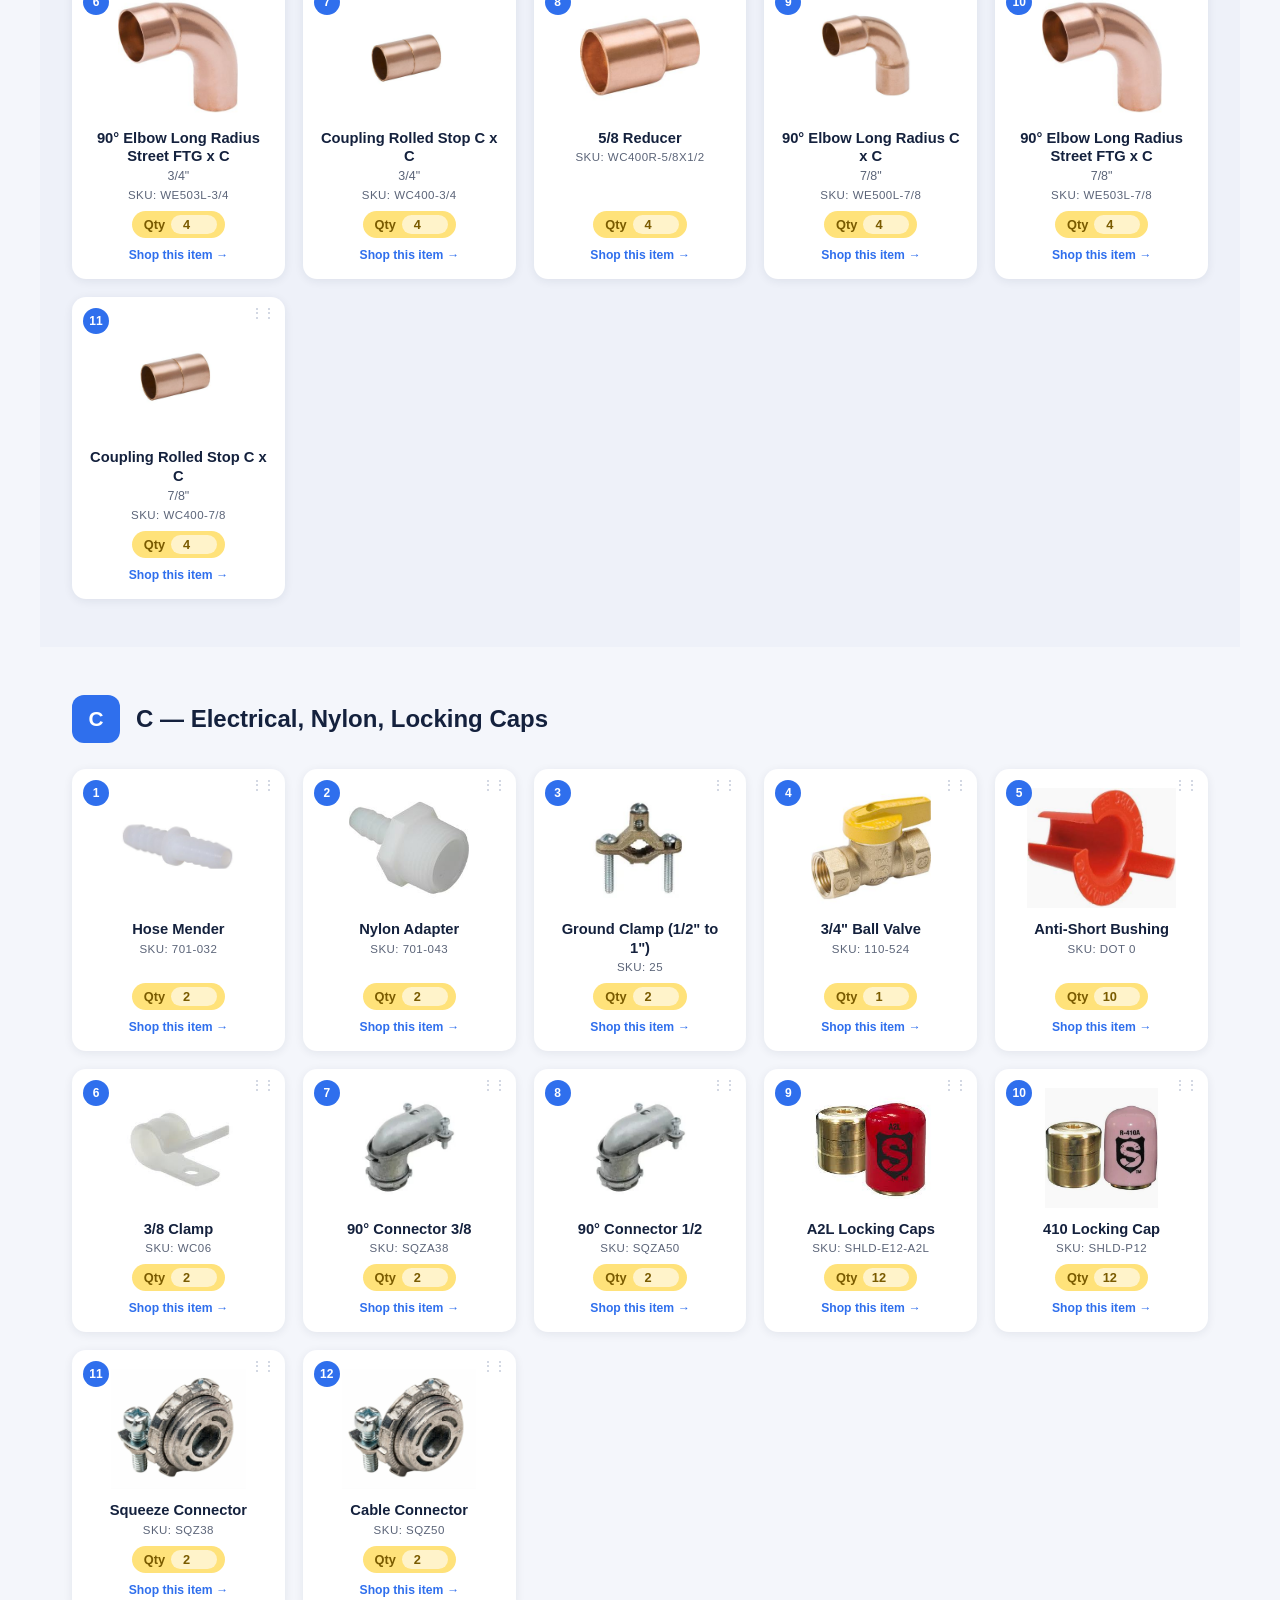
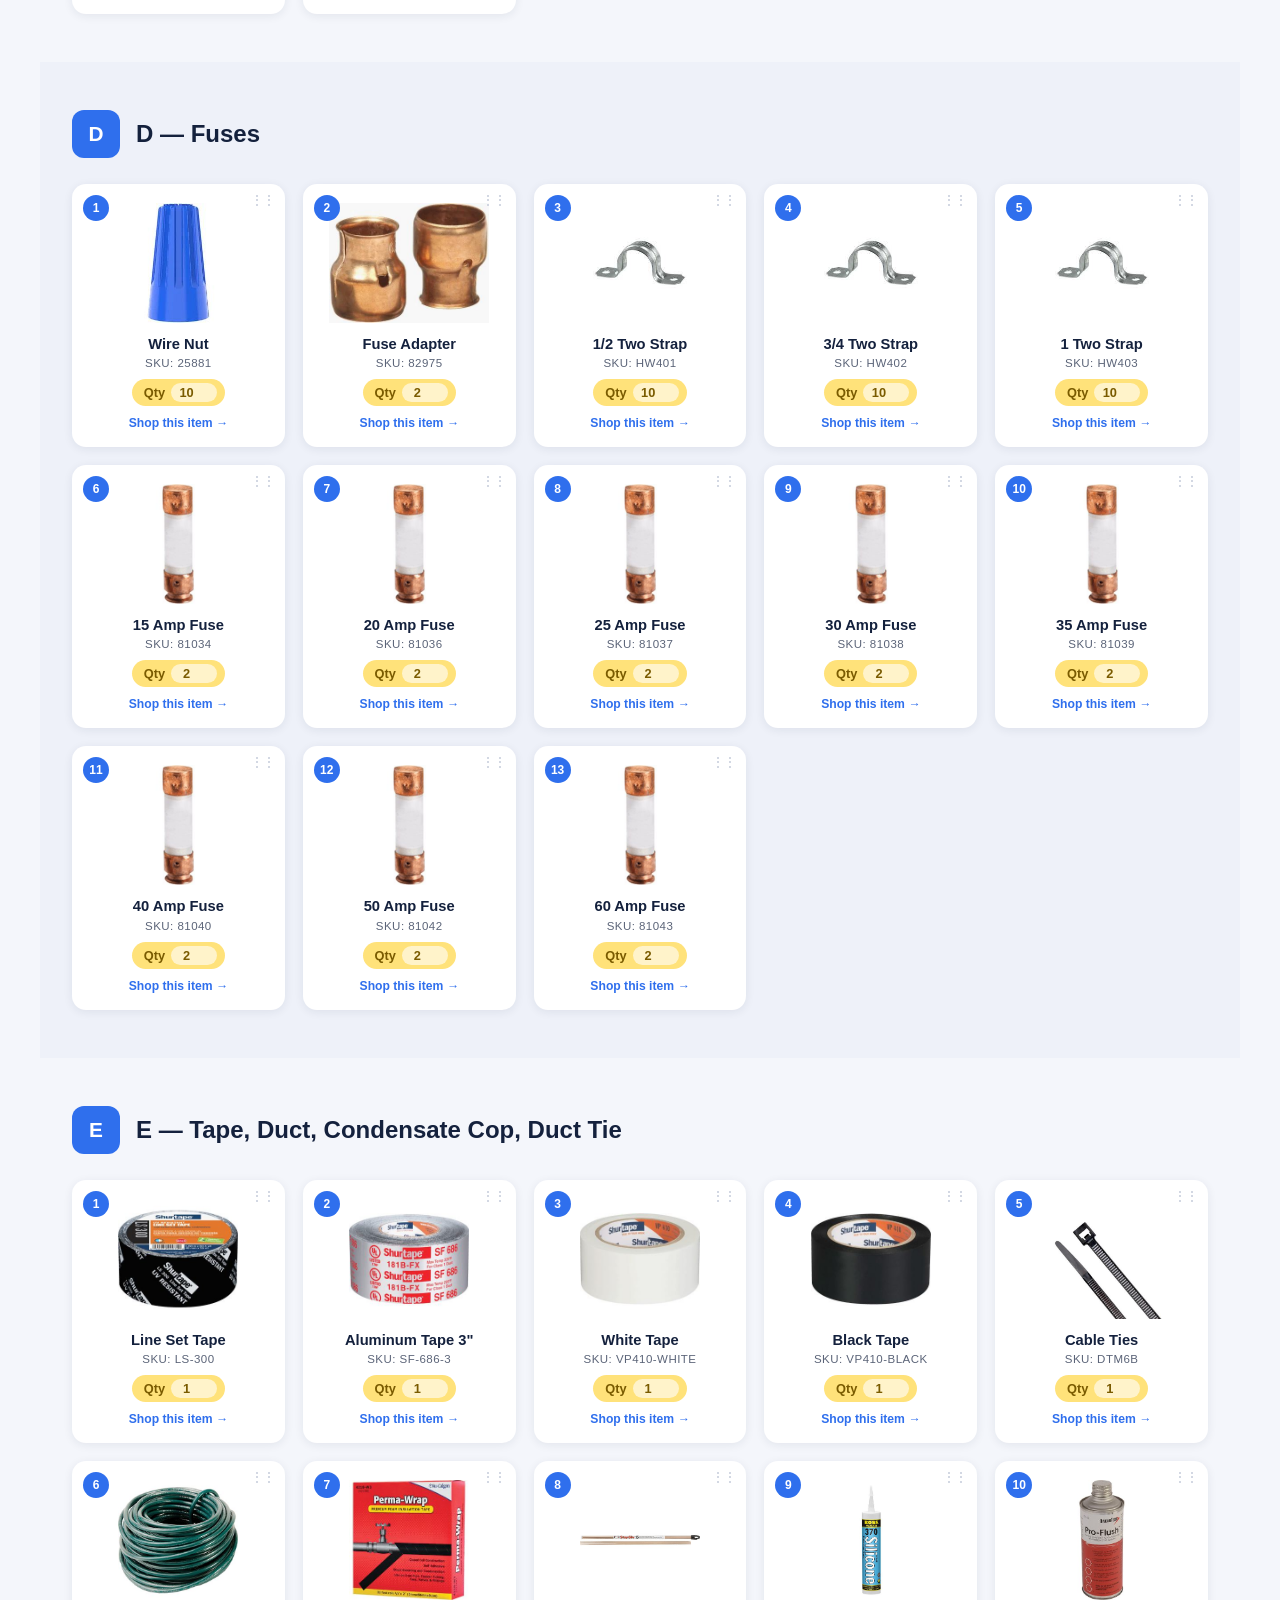
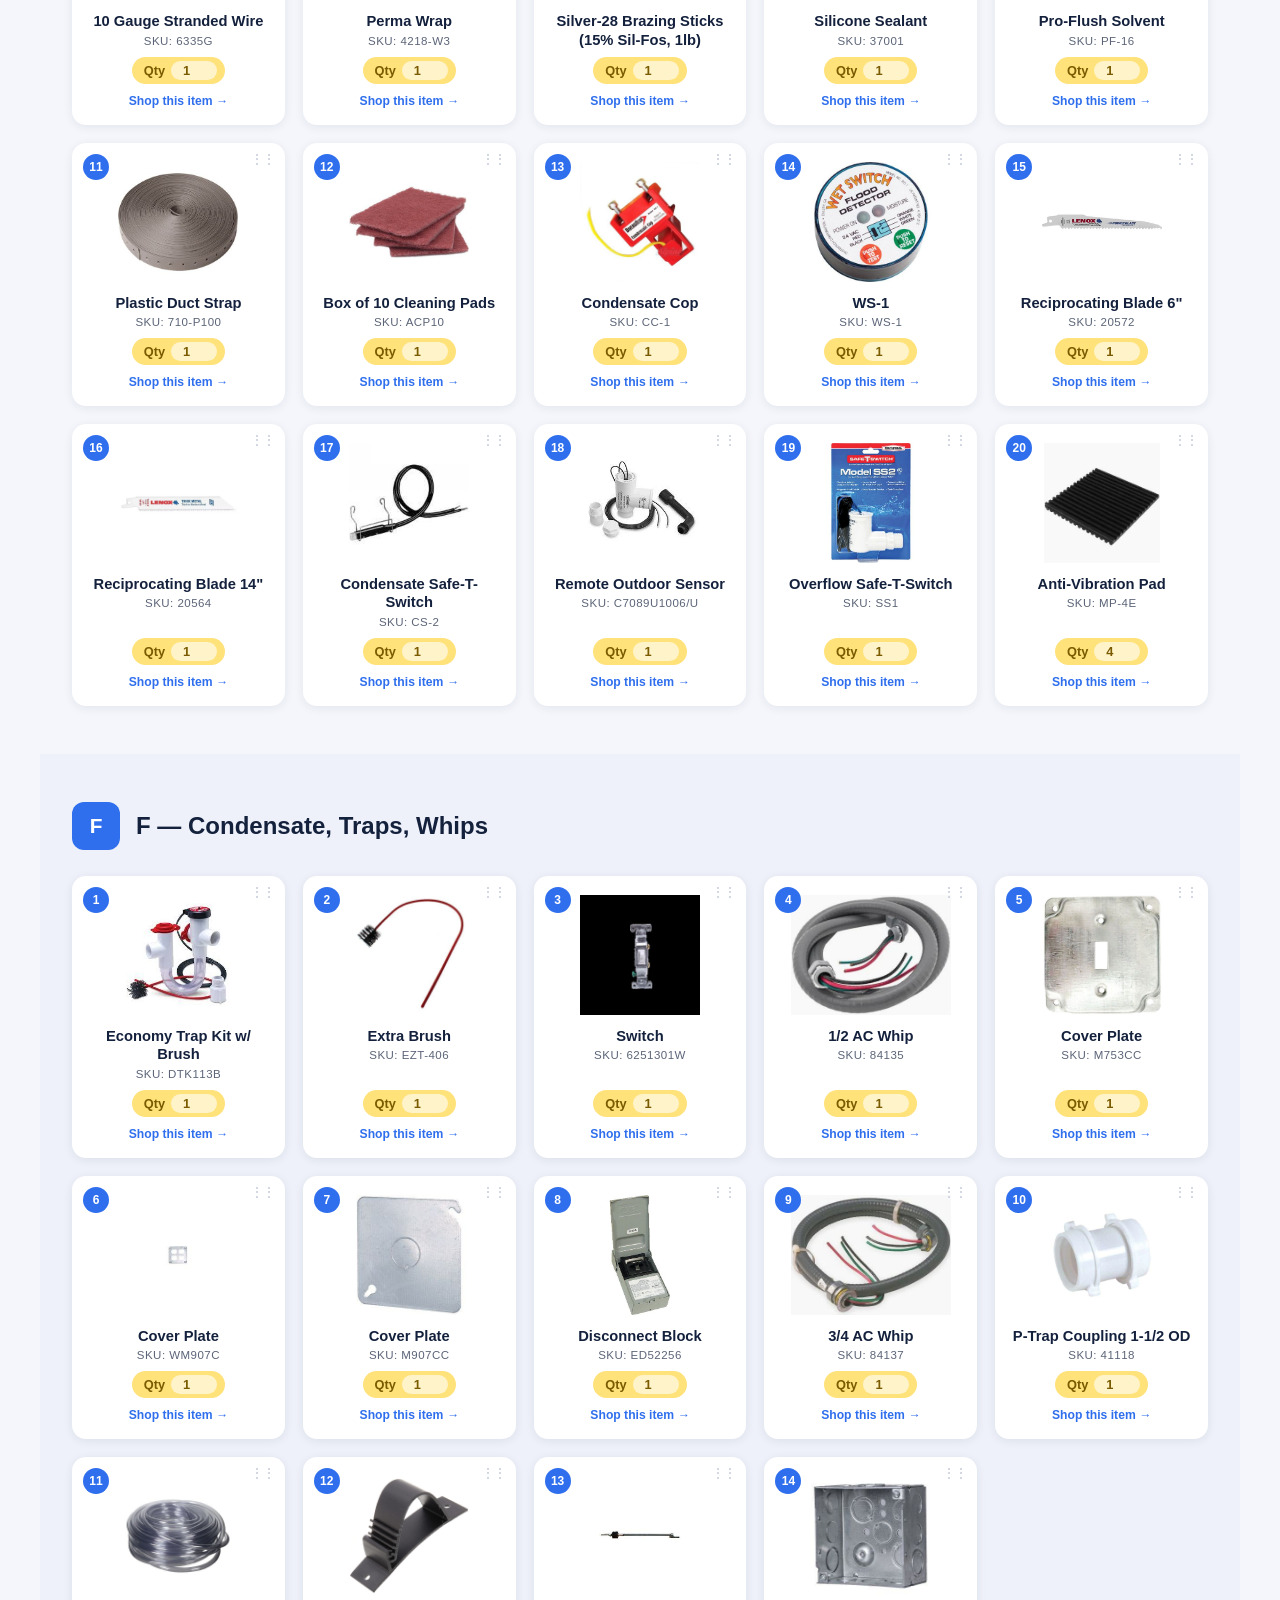
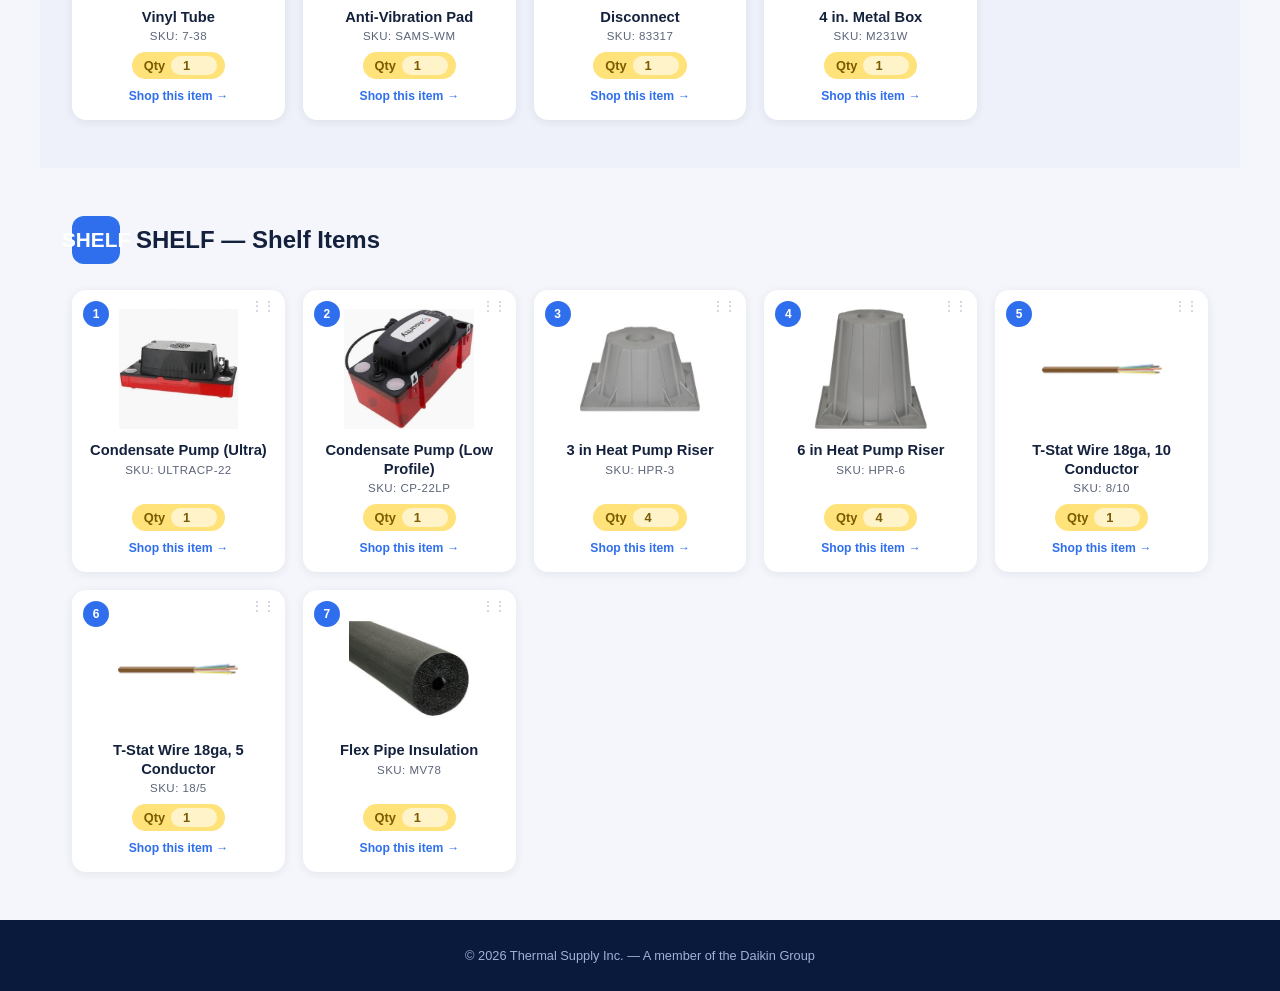
==== commit 9048b3bf: "Add Furnace Kit Box page New page for the Furnace kit (7 sub-boxes: Black Pipe, PVC, Clamps & Ties, " ====
--- a/ac-hp-kit-box.html
+++ b/ac-hp-kit-box.html
@@ -18,6 +18,7 @@
     <nav>
       <a href="ac-hp-kit-box.html">AC/HP Kit Box</a>
       <a href="mini-split-kit-box.html">Mini Split Kit Box</a>
+      <a href="furnace-kit-box.html">Furnace Kit Box</a>
     </nav>
   </header>
 
@@ -61,7 +62,7 @@
             <span>Qty</span>
             <input type="number" min="0" class="qty-input" value="4" data-default-qty="4">
           </label>
-          <a class="item-shop-link" href="#" data-sku="">Shop this item &rarr;</a>
+          <a class="item-shop-link" href="https://shop.thermalsupplyinc.com/itemdetail/?itemCode=3%2F4X1%2F2%20PVC%20BUSHING" target="_blank" rel="noopener noreferrer" data-sku="">Shop this item &rarr;</a>
         </div>
         <div class="item-card" draggable="true" data-sku="" data-section="A" data-item="2">
           <span class="drag-handle" title="Drag to reorder">&#8942;&#8942;</span>
@@ -74,7 +75,7 @@
             <span>Qty</span>
             <input type="number" min="0" class="qty-input" value="4" data-default-qty="4">
           </label>
-          <a class="item-shop-link" href="#" data-sku="">Shop this item &rarr;</a>
+          <a class="item-shop-link" href="https://shop.thermalsupplyinc.com/itemdetail/?itemCode=3%2F4%20PVC%20STREET%2090%20MPT%20X%20SLIP" target="_blank" rel="noopener noreferrer" data-sku="">Shop this item &rarr;</a>
         </div>
         <div class="item-card" draggable="true" data-sku="" data-section="A" data-item="3">
           <span class="drag-handle" title="Drag to reorder">&#8942;&#8942;</span>
@@ -87,7 +88,7 @@
             <span>Qty</span>
             <input type="number" min="0" class="qty-input" value="4" data-default-qty="4">
           </label>
-          <a class="item-shop-link" href="#" data-sku="">Shop this item &rarr;</a>
+          <a class="item-shop-link" href="https://shop.thermalsupplyinc.com/itemdetail/?itemCode=3%2F4%20PVC%20COUPLING" target="_blank" rel="noopener noreferrer" data-sku="">Shop this item &rarr;</a>
         </div>
         <div class="item-card" draggable="true" data-sku="19173" data-section="A" data-item="4">
           <span class="drag-handle" title="Drag to reorder">&#8942;&#8942;</span>
@@ -100,7 +101,7 @@
             <span>Qty</span>
             <input type="number" min="0" class="qty-input" value="1" data-default-qty="1">
           </label>
-          <a class="item-shop-link" href="#" data-sku="19173">Shop this item &rarr;</a>
+          <a class="item-shop-link" href="https://shop.thermalsupplyinc.com/itemdetail/?itemCode=19173" target="_blank" rel="noopener noreferrer" data-sku="19173">Shop this item &rarr;</a>
         </div>
         <div class="item-card" draggable="true" data-sku="" data-section="A" data-item="5">
           <span class="drag-handle" title="Drag to reorder">&#8942;&#8942;</span>
@@ -113,7 +114,7 @@
             <span>Qty</span>
             <input type="number" min="0" class="qty-input" value="4" data-default-qty="4">
           </label>
-          <a class="item-shop-link" href="#" data-sku="">Shop this item &rarr;</a>
+          <a class="item-shop-link" href="https://shop.thermalsupplyinc.com/itemdetail/?itemCode=3%2F4%20PVC%2090%20ELBOW" target="_blank" rel="noopener noreferrer" data-sku="">Shop this item &rarr;</a>
         </div>
         <div class="item-card" draggable="true" data-sku="" data-section="A" data-item="6">
           <span class="drag-handle" title="Drag to reorder">&#8942;&#8942;</span>
@@ -126,7 +127,7 @@
             <span>Qty</span>
             <input type="number" min="0" class="qty-input" value="4" data-default-qty="4">
           </label>
-          <a class="item-shop-link" href="#" data-sku="">Shop this item &rarr;</a>
+          <a class="item-shop-link" href="https://shop.thermalsupplyinc.com/itemdetail/?itemCode=3%2F4%20PVC%2090%20STREET%20ELBOW" target="_blank" rel="noopener noreferrer" data-sku="">Shop this item &rarr;</a>
         </div>
         <div class="item-card" draggable="true" data-sku="" data-section="A" data-item="7">
           <span class="drag-handle" title="Drag to reorder">&#8942;&#8942;</span>
@@ -139,7 +140,7 @@
             <span>Qty</span>
             <input type="number" min="0" class="qty-input" value="4" data-default-qty="4">
           </label>
-          <a class="item-shop-link" href="#" data-sku="">Shop this item &rarr;</a>
+          <a class="item-shop-link" href="https://shop.thermalsupplyinc.com/itemdetail/?itemCode=3%2F4%20PVC%2045%20ELBOW" target="_blank" rel="noopener noreferrer" data-sku="">Shop this item &rarr;</a>
         </div>
         <div class="item-card" draggable="true" data-sku="78940" data-section="A" data-item="8">
           <span class="drag-handle" title="Drag to reorder">&#8942;&#8942;</span>
@@ -152,7 +153,7 @@
             <span>Qty</span>
             <input type="number" min="0" class="qty-input" value="1" data-default-qty="1">
           </label>
-          <a class="item-shop-link" href="#" data-sku="78940">Shop this item &rarr;</a>
+          <a class="item-shop-link" href="https://shop.thermalsupplyinc.com/itemdetail/?itemCode=78940" target="_blank" rel="noopener noreferrer" data-sku="78940">Shop this item &rarr;</a>
         </div>
         <div class="item-card" draggable="true" data-sku="" data-section="A" data-item="9">
           <span class="drag-handle" title="Drag to reorder">&#8942;&#8942;</span>
@@ -165,7 +166,7 @@
             <span>Qty</span>
             <input type="number" min="0" class="qty-input" value="4" data-default-qty="4">
           </label>
-          <a class="item-shop-link" href="#" data-sku="">Shop this item &rarr;</a>
+          <a class="item-shop-link" href="https://shop.thermalsupplyinc.com/itemdetail/?itemCode=3%2F4%20PVC%20ADAPT%20SLIPXMPT" target="_blank" rel="noopener noreferrer" data-sku="">Shop this item &rarr;</a>
         </div>
         <div class="item-card" draggable="true" data-sku="" data-section="A" data-item="10">
           <span class="drag-handle" title="Drag to reorder">&#8942;&#8942;</span>
@@ -178,7 +179,7 @@
             <span>Qty</span>
             <input type="number" min="0" class="qty-input" value="4" data-default-qty="4">
           </label>
-          <a class="item-shop-link" href="#" data-sku="">Shop this item &rarr;</a>
+          <a class="item-shop-link" href="https://shop.thermalsupplyinc.com/itemdetail/?itemCode=3%2F4%20PVC%20TEE" target="_blank" rel="noopener noreferrer" data-sku="">Shop this item &rarr;</a>
         </div>
     </div>
   </section>
@@ -199,7 +200,7 @@
             <span>Qty</span>
             <input type="number" min="0" class="qty-input" value="4" data-default-qty="4">
           </label>
-          <a class="item-shop-link" href="#" data-sku="WE500L-3/8">Shop this item &rarr;</a>
+          <a class="item-shop-link" href="https://shop.thermalsupplyinc.com/itemdetail/?itemCode=WE500L-3%2F8" target="_blank" rel="noopener noreferrer" data-sku="WE500L-3/8">Shop this item &rarr;</a>
         </div>
         <div class="item-card" draggable="true" data-sku="WE503L-3/8" data-section="B" data-item="2">
           <span class="drag-handle" title="Drag to reorder">&#8942;&#8942;</span>
@@ -212,7 +213,7 @@
             <span>Qty</span>
             <input type="number" min="0" class="qty-input" value="4" data-default-qty="4">
           </label>
-          <a class="item-shop-link" href="#" data-sku="WE503L-3/8">Shop this item &rarr;</a>
+          <a class="item-shop-link" href="https://shop.thermalsupplyinc.com/itemdetail/?itemCode=WE503L-3%2F8" target="_blank" rel="noopener noreferrer" data-sku="WE503L-3/8">Shop this item &rarr;</a>
         </div>
         <div class="item-card" draggable="true" data-sku="WC400-3/8" data-section="B" data-item="3">
           <span class="drag-handle" title="Drag to reorder">&#8942;&#8942;</span>
@@ -225,7 +226,7 @@
             <span>Qty</span>
             <input type="number" min="0" class="qty-input" value="4" data-default-qty="4">
           </label>
-          <a class="item-shop-link" href="#" data-sku="WC400-3/8">Shop this item &rarr;</a>
+          <a class="item-shop-link" href="https://shop.thermalsupplyinc.com/itemdetail/?itemCode=WC400-3%2F8" target="_blank" rel="noopener noreferrer" data-sku="WC400-3/8">Shop this item &rarr;</a>
         </div>
         <div class="item-card" draggable="true" data-sku="WC400R-7/8X3/4" data-section="B" data-item="4">
           <span class="drag-handle" title="Drag to reorder">&#8942;&#8942;</span>
@@ -238,7 +239,7 @@
             <span>Qty</span>
             <input type="number" min="0" class="qty-input" value="4" data-default-qty="4">
           </label>
-          <a class="item-shop-link" href="#" data-sku="WC400R-7/8X3/4">Shop this item &rarr;</a>
+          <a class="item-shop-link" href="https://shop.thermalsupplyinc.com/itemdetail/?itemCode=WC400R-7%2F8X3%2F4" target="_blank" rel="noopener noreferrer" data-sku="WC400R-7/8X3/4">Shop this item &rarr;</a>
         </div>
         <div class="item-card" draggable="true" data-sku="WE500L-3/4" data-section="B" data-item="5">
           <span class="drag-handle" title="Drag to reorder">&#8942;&#8942;</span>
@@ -251,7 +252,7 @@
             <span>Qty</span>
             <input type="number" min="0" class="qty-input" value="4" data-default-qty="4">
           </label>
-          <a class="item-shop-link" href="#" data-sku="WE500L-3/4">Shop this item &rarr;</a>
+          <a class="item-shop-link" href="https://shop.thermalsupplyinc.com/itemdetail/?itemCode=WE500L-3%2F4" target="_blank" rel="noopener noreferrer" data-sku="WE500L-3/4">Shop this item &rarr;</a>
         </div>
         <div class="item-card" draggable="true" data-sku="WE503L-3/4" data-section="B" data-item="6">
           <span class="drag-handle" title="Drag to reorder">&#8942;&#8942;</span>
@@ -264,7 +265,7 @@
             <span>Qty</span>
             <input type="number" min="0" class="qty-input" value="4" data-default-qty="4">
           </label>
-          <a class="item-shop-link" href="#" data-sku="WE503L-3/4">Shop this item &rarr;</a>
+          <a class="item-shop-link" href="https://shop.thermalsupplyinc.com/itemdetail/?itemCode=WE503L-3%2F4" target="_blank" rel="noopener noreferrer" data-sku="WE503L-3/4">Shop this item &rarr;</a>
         </div>
         <div class="item-card" draggable="true" data-sku="WC400-3/4" data-section="B" data-item="7">
           <span class="drag-handle" title="Drag to reorder">&#8942;&#8942;</span>
@@ -277,7 +278,7 @@
             <span>Qty</span>
             <input type="number" min="0" class="qty-input" value="4" data-default-qty="4">
           </label>
-          <a class="item-shop-link" href="#" data-sku="WC400-3/4">Shop this item &rarr;</a>
+          <a class="item-shop-link" href="https://shop.thermalsupplyinc.com/itemdetail/?itemCode=WC400-3%2F4" target="_blank" rel="noopener noreferrer" data-sku="WC400-3/4">Shop this item &rarr;</a>
         </div>
         <div class="item-card" draggable="true" data-sku="WC400R-5/8X1/2" data-section="B" data-item="8">
           <span class="drag-handle" title="Drag to reorder">&#8942;&#8942;</span>
@@ -290,7 +291,7 @@
             <span>Qty</span>
             <input type="number" min="0" class="qty-input" value="4" data-default-qty="4">
           </label>
-          <a class="item-shop-link" href="#" data-sku="WC400R-5/8X1/2">Shop this item &rarr;</a>
+          <a class="item-shop-link" href="https://shop.thermalsupplyinc.com/itemdetail/?itemCode=WC400R-5%2F8X1%2F2" target="_blank" rel="noopener noreferrer" data-sku="WC400R-5/8X1/2">Shop this item &rarr;</a>
         </div>
         <div class="item-card" draggable="true" data-sku="WE500L-7/8" data-section="B" data-item="9">
           <span class="drag-handle" title="Drag to reorder">&#8942;&#8942;</span>
@@ -303,7 +304,7 @@
             <span>Qty</span>
             <input type="number" min="0" class="qty-input" value="4" data-default-qty="4">
           </label>
-          <a class="item-shop-link" href="#" data-sku="WE500L-7/8">Shop this item &rarr;</a>
+          <a class="item-shop-link" href="https://shop.thermalsupplyinc.com/itemdetail/?itemCode=WE500L-7%2F8" target="_blank" rel="noopener noreferrer" data-sku="WE500L-7/8">Shop this item &rarr;</a>
         </div>
         <div class="item-card" draggable="true" data-sku="WE503L-7/8" data-section="B" data-item="10">
           <span class="drag-handle" title="Drag to reorder">&#8942;&#8942;</span>
@@ -316,7 +317,7 @@
             <span>Qty</span>
             <input type="number" min="0" class="qty-input" value="4" data-default-qty="4">
           </label>
-          <a class="item-shop-link" href="#" data-sku="WE503L-7/8">Shop this item &rarr;</a>
+          <a class="item-shop-link" href="https://shop.thermalsupplyinc.com/itemdetail/?itemCode=WE503L-7%2F8" target="_blank" rel="noopener noreferrer" data-sku="WE503L-7/8">Shop this item &rarr;</a>
         </div>
         <div class="item-card" draggable="true" data-sku="WC400-7/8" data-section="B" data-item="11">
           <span class="drag-handle" title="Drag to reorder">&#8942;&#8942;</span>
@@ -329,7 +330,7 @@
             <span>Qty</span>
             <input type="number" min="0" class="qty-input" value="4" data-default-qty="4">
           </label>
-          <a class="item-shop-link" href="#" data-sku="WC400-7/8">Shop this item &rarr;</a>
+          <a class="item-shop-link" href="https://shop.thermalsupplyinc.com/itemdetail/?itemCode=WC400-7%2F8" target="_blank" rel="noopener noreferrer" data-sku="WC400-7/8">Shop this item &rarr;</a>
         </div>
     </div>
   </section>
@@ -350,7 +351,7 @@
             <span>Qty</span>
             <input type="number" min="0" class="qty-input" value="2" data-default-qty="2">
           </label>
-          <a class="item-shop-link" href="#" data-sku="701-032">Shop this item &rarr;</a>
+          <a class="item-shop-link" href="https://shop.thermalsupplyinc.com/itemdetail/?itemCode=701-032" target="_blank" rel="noopener noreferrer" data-sku="701-032">Shop this item &rarr;</a>
         </div>
         <div class="item-card" draggable="true" data-sku="701-043" data-section="C" data-item="2">
           <span class="drag-handle" title="Drag to reorder">&#8942;&#8942;</span>
@@ -363,7 +364,7 @@
             <span>Qty</span>
             <input type="number" min="0" class="qty-input" value="2" data-default-qty="2">
           </label>
-          <a class="item-shop-link" href="#" data-sku="701-043">Shop this item &rarr;</a>
+          <a class="item-shop-link" href="https://shop.thermalsupplyinc.com/itemdetail/?itemCode=701-043" target="_blank" rel="noopener noreferrer" data-sku="701-043">Shop this item &rarr;</a>
         </div>
         <div class="item-card" draggable="true" data-sku="25" data-section="C" data-item="3">
           <span class="drag-handle" title="Drag to reorder">&#8942;&#8942;</span>
@@ -376,7 +377,7 @@
             <span>Qty</span>
             <input type="number" min="0" class="qty-input" value="2" data-default-qty="2">
           </label>
-          <a class="item-shop-link" href="#" data-sku="25">Shop this item &rarr;</a>
+          <a class="item-shop-link" href="https://shop.thermalsupplyinc.com/itemdetail/?itemCode=25" target="_blank" rel="noopener noreferrer" data-sku="25">Shop this item &rarr;</a>
         </div>
         <div class="item-card" draggable="true" data-sku="110-524" data-section="C" data-item="4">
           <span class="drag-handle" title="Drag to reorder">&#8942;&#8942;</span>
@@ -389,7 +390,7 @@
             <span>Qty</span>
             <input type="number" min="0" class="qty-input" value="1" data-default-qty="1">
           </label>
-          <a class="item-shop-link" href="#" data-sku="110-524">Shop this item &rarr;</a>
+          <a class="item-shop-link" href="https://shop.thermalsupplyinc.com/itemdetail/?itemCode=110-524" target="_blank" rel="noopener noreferrer" data-sku="110-524">Shop this item &rarr;</a>
         </div>
         <div class="item-card" draggable="true" data-sku="DOT 0" data-section="C" data-item="5">
           <span class="drag-handle" title="Drag to reorder">&#8942;&#8942;</span>
@@ -402,7 +403,7 @@
             <span>Qty</span>
             <input type="number" min="0" class="qty-input" value="10" data-default-qty="10">
           </label>
-          <a class="item-shop-link" href="#" data-sku="DOT 0">Shop this item &rarr;</a>
+          <a class="item-shop-link" href="https://shop.thermalsupplyinc.com/itemdetail/?itemCode=DOT%200" target="_blank" rel="noopener noreferrer" data-sku="DOT 0">Shop this item &rarr;</a>
         </div>
         <div class="item-card" draggable="true" data-sku="WC06" data-section="C" data-item="6">
           <span class="drag-handle" title="Drag to reorder">&#8942;&#8942;</span>
@@ -415,7 +416,7 @@
             <span>Qty</span>
             <input type="number" min="0" class="qty-input" value="2" data-default-qty="2">
           </label>
-          <a class="item-shop-link" href="#" data-sku="WC06">Shop this item &rarr;</a>
+          <a class="item-shop-link" href="https://shop.thermalsupplyinc.com/itemdetail/?itemCode=WC06" target="_blank" rel="noopener noreferrer" data-sku="WC06">Shop this item &rarr;</a>
         </div>
         <div class="item-card" draggable="true" data-sku="SQZA38" data-section="C" data-item="7">
           <span class="drag-handle" title="Drag to reorder">&#8942;&#8942;</span>
@@ -428,7 +429,7 @@
             <span>Qty</span>
             <input type="number" min="0" class="qty-input" value="2" data-default-qty="2">
           </label>
-          <a class="item-shop-link" href="#" data-sku="SQZA38">Shop this item &rarr;</a>
+          <a class="item-shop-link" href="https://shop.thermalsupplyinc.com/itemdetail/?itemCode=SQZA38" target="_blank" rel="noopener noreferrer" data-sku="SQZA38">Shop this item &rarr;</a>
         </div>
         <div class="item-card" draggable="true" data-sku="SQZA50" data-section="C" data-item="8">
           <span class="drag-handle" title="Drag to reorder">&#8942;&#8942;</span>
@@ -441,7 +442,7 @@
             <span>Qty</span>
             <input type="number" min="0" class="qty-input" value="2" data-default-qty="2">
           </label>
-          <a class="item-shop-link" href="#" data-sku="SQZA50">Shop this item &rarr;</a>
+          <a class="item-shop-link" href="https://shop.thermalsupplyinc.com/itemdetail/?itemCode=SQZA50" target="_blank" rel="noopener noreferrer" data-sku="SQZA50">Shop this item &rarr;</a>
         </div>
         <div class="item-card" draggable="true" data-sku="SHLD-E12-A2L" data-section="C" data-item="9">
           <span class="drag-handle" title="Drag to reorder">&#8942;&#8942;</span>
@@ -454,7 +455,7 @@
             <span>Qty</span>
             <input type="number" min="0" class="qty-input" value="12" data-default-qty="12">
           </label>
-          <a class="item-shop-link" href="#" data-sku="SHLD-E12-A2L">Shop this item &rarr;</a>
+          <a class="item-shop-link" href="https://shop.thermalsupplyinc.com/itemdetail/?itemCode=SHLD-E12-A2L" target="_blank" rel="noopener noreferrer" data-sku="SHLD-E12-A2L">Shop this item &rarr;</a>
         </div>
         <div class="item-card" draggable="true" data-sku="SHLD-P12" data-section="C" data-item="10">
           <span class="drag-handle" title="Drag to reorder">&#8942;&#8942;</span>
@@ -467,7 +468,7 @@
             <span>Qty</span>
             <input type="number" min="0" class="qty-input" value="12" data-default-qty="12">
           </label>
-          <a class="item-shop-link" href="#" data-sku="SHLD-P12">Shop this item &rarr;</a>
+          <a class="item-shop-link" href="https://shop.thermalsupplyinc.com/itemdetail/?itemCode=SHLD-P12" target="_blank" rel="noopener noreferrer" data-sku="SHLD-P12">Shop this item &rarr;</a>
         </div>
         <div class="item-card" draggable="true" data-sku="SQZ38" data-section="C" data-item="11">
           <span class="drag-handle" title="Drag to reorder">&#8942;&#8942;</span>
@@ -480,7 +481,7 @@
             <span>Qty</span>
             <input type="number" min="0" class="qty-input" value="2" data-default-qty="2">
           </label>
-          <a class="item-shop-link" href="#" data-sku="SQZ38">Shop this item &rarr;</a>
+          <a class="item-shop-link" href="https://shop.thermalsupplyinc.com/itemdetail/?itemCode=SQZ38" target="_blank" rel="noopener noreferrer" data-sku="SQZ38">Shop this item &rarr;</a>
         </div>
         <div class="item-card" draggable="true" data-sku="SQZ50" data-section="C" data-item="12">
           <span class="drag-handle" title="Drag to reorder">&#8942;&#8942;</span>
@@ -493,7 +494,7 @@
             <span>Qty</span>
             <input type="number" min="0" class="qty-input" value="2" data-default-qty="2">
           </label>
-          <a class="item-shop-link" href="#" data-sku="SQZ50">Shop this item &rarr;</a>
+          <a class="item-shop-link" href="https://shop.thermalsupplyinc.com/itemdetail/?itemCode=SQZ50" target="_blank" rel="noopener noreferrer" data-sku="SQZ50">Shop this item &rarr;</a>
         </div>
     </div>
   </section>
@@ -514,7 +515,7 @@
             <span>Qty</span>
             <input type="number" min="0" class="qty-input" value="10" data-default-qty="10">
           </label>
-          <a class="item-shop-link" href="#" data-sku="25881">Shop this item &rarr;</a>
+          <a class="item-shop-link" href="https://shop.thermalsupplyinc.com/itemdetail/?itemCode=25881" target="_blank" rel="noopener noreferrer" data-sku="25881">Shop this item &rarr;</a>
         </div>
         <div class="item-card" draggable="true" data-sku="82975" data-section="D" data-item="2">
           <span class="drag-handle" title="Drag to reorder">&#8942;&#8942;</span>
@@ -527,7 +528,7 @@
             <span>Qty</span>
             <input type="number" min="0" class="qty-input" value="2" data-default-qty="2">
           </label>
-          <a class="item-shop-link" href="#" data-sku="82975">Shop this item &rarr;</a>
+          <a class="item-shop-link" href="https://shop.thermalsupplyinc.com/itemdetail/?itemCode=82975" target="_blank" rel="noopener noreferrer" data-sku="82975">Shop this item &rarr;</a>
         </div>
         <div class="item-card" draggable="true" data-sku="HW401" data-section="D" data-item="3">
           <span class="drag-handle" title="Drag to reorder">&#8942;&#8942;</span>
@@ -540,7 +541,7 @@
             <span>Qty</span>
             <input type="number" min="0" class="qty-input" value="10" data-default-qty="10">
           </label>
-          <a class="item-shop-link" href="#" data-sku="HW401">Shop this item &rarr;</a>
+          <a class="item-shop-link" href="https://shop.thermalsupplyinc.com/itemdetail/?itemCode=HW401" target="_blank" rel="noopener noreferrer" data-sku="HW401">Shop this item &rarr;</a>
         </div>
         <div class="item-card" draggable="true" data-sku="HW402" data-section="D" data-item="4">
           <span class="drag-handle" title="Drag to reorder">&#8942;&#8942;</span>
@@ -553,7 +554,7 @@
             <span>Qty</span>
             <input type="number" min="0" class="qty-input" value="10" data-default-qty="10">
           </label>
-          <a class="item-shop-link" href="#" data-sku="HW402">Shop this item &rarr;</a>
+          <a class="item-shop-link" href="https://shop.thermalsupplyinc.com/itemdetail/?itemCode=HW402" target="_blank" rel="noopener noreferrer" data-sku="HW402">Shop this item &rarr;</a>
         </div>
         <div class="item-card" draggable="true" data-sku="HW403" data-section="D" data-item="5">
           <span class="drag-handle" title="Drag to reorder">&#8942;&#8942;</span>
@@ -566,7 +567,7 @@
             <span>Qty</span>
             <input type="number" min="0" class="qty-input" value="10" data-default-qty="10">
           </label>
-          <a class="item-shop-link" href="#" data-sku="HW403">Shop this item &rarr;</a>
+          <a class="item-shop-link" href="https://shop.thermalsupplyinc.com/itemdetail/?itemCode=HW403" target="_blank" rel="noopener noreferrer" data-sku="HW403">Shop this item &rarr;</a>
         </div>
         <div class="item-card" draggable="true" data-sku="81034" data-section="D" data-item="6">
           <span class="drag-handle" title="Drag to reorder">&#8942;&#8942;</span>
@@ -579,7 +580,7 @@
             <span>Qty</span>
             <input type="number" min="0" class="qty-input" value="2" data-default-qty="2">
           </label>
-          <a class="item-shop-link" href="#" data-sku="81034">Shop this item &rarr;</a>
+          <a class="item-shop-link" href="https://shop.thermalsupplyinc.com/itemdetail/?itemCode=81034" target="_blank" rel="noopener noreferrer" data-sku="81034">Shop this item &rarr;</a>
         </div>
         <div class="item-card" draggable="true" data-sku="81036" data-section="D" data-item="7">
           <span class="drag-handle" title="Drag to reorder">&#8942;&#8942;</span>
@@ -592,7 +593,7 @@
             <span>Qty</span>
             <input type="number" min="0" class="qty-input" value="2" data-default-qty="2">
           </label>
-          <a class="item-shop-link" href="#" data-sku="81036">Shop this item &rarr;</a>
+          <a class="item-shop-link" href="https://shop.thermalsupplyinc.com/itemdetail/?itemCode=81036" target="_blank" rel="noopener noreferrer" data-sku="81036">Shop this item &rarr;</a>
         </div>
         <div class="item-card" draggable="true" data-sku="81037" data-section="D" data-item="8">
           <span class="drag-handle" title="Drag to reorder">&#8942;&#8942;</span>
@@ -605,7 +606,7 @@
             <span>Qty</span>
             <input type="number" min="0" class="qty-input" value="2" data-default-qty="2">
           </label>
-          <a class="item-shop-link" href="#" data-sku="81037">Shop this item &rarr;</a>
+          <a class="item-shop-link" href="https://shop.thermalsupplyinc.com/itemdetail/?itemCode=81037" target="_blank" rel="noopener noreferrer" data-sku="81037">Shop this item &rarr;</a>
         </div>
         <div class="item-card" draggable="true" data-sku="81038" data-section="D" data-item="9">
           <span class="drag-handle" title="Drag to reorder">&#8942;&#8942;</span>
@@ -618,7 +619,7 @@
             <span>Qty</span>
             <input type="number" min="0" class="qty-input" value="2" data-default-qty="2">
           </label>
-          <a class="item-shop-link" href="#" data-sku="81038">Shop this item &rarr;</a>
+          <a class="item-shop-link" href="https://shop.thermalsupplyinc.com/itemdetail/?itemCode=81038" target="_blank" rel="noopener noreferrer" data-sku="81038">Shop this item &rarr;</a>
         </div>
         <div class="item-card" draggable="true" data-sku="81039" data-section="D" data-item="10">
           <span class="drag-handle" title="Drag to reorder">&#8942;&#8942;</span>
@@ -631,7 +632,7 @@
             <span>Qty</span>
             <input type="number" min="0" class="qty-input" value="2" data-default-qty="2">
           </label>
-          <a class="item-shop-link" href="#" data-sku="81039">Shop this item &rarr;</a>
+          <a class="item-shop-link" href="https://shop.thermalsupplyinc.com/itemdetail/?itemCode=81039" target="_blank" rel="noopener noreferrer" data-sku="81039">Shop this item &rarr;</a>
         </div>
         <div class="item-card" draggable="true" data-sku="81040" data-section="D" data-item="11">
           <span class="drag-handle" title="Drag to reorder">&#8942;&#8942;</span>
@@ -644,7 +645,7 @@
             <span>Qty</span>
             <input type="number" min="0" class="qty-input" value="2" data-default-qty="2">
           </label>
-          <a class="item-shop-link" href="#" data-sku="81040">Shop this item &rarr;</a>
+          <a class="item-shop-link" href="https://shop.thermalsupplyinc.com/itemdetail/?itemCode=81040" target="_blank" rel="noopener noreferrer" data-sku="81040">Shop this item &rarr;</a>
         </div>
         <div class="item-card" draggable="true" data-sku="81042" data-section="D" data-item="12">
           <span class="drag-handle" title="Drag to reorder">&#8942;&#8942;</span>
@@ -657,7 +658,7 @@
             <span>Qty</span>
             <input type="number" min="0" class="qty-input" value="2" data-default-qty="2">
           </label>
-          <a class="item-shop-link" href="#" data-sku="81042">Shop this item &rarr;</a>
+          <a class="item-shop-link" href="https://shop.thermalsupplyinc.com/itemdetail/?itemCode=81042" target="_blank" rel="noopener noreferrer" data-sku="81042">Shop this item &rarr;</a>
         </div>
         <div class="item-card" draggable="true" data-sku="81043" data-section="D" data-item="13">
           <span class="drag-handle" title="Drag to reorder">&#8942;&#8942;</span>
@@ -670,7 +671,7 @@
             <span>Qty</span>
             <input type="number" min="0" class="qty-input" value="2" data-default-qty="2">
           </label>
-          <a class="item-shop-link" href="#" data-sku="81043">Shop this item &rarr;</a>
+          <a class="item-shop-link" href="https://shop.thermalsupplyinc.com/itemdetail/?itemCode=81043" target="_blank" rel="noopener noreferrer" data-sku="81043">Shop this item &rarr;</a>
         </div>
     </div>
   </section>
@@ -691,7 +692,7 @@
             <span>Qty</span>
             <input type="number" min="0" class="qty-input" value="1" data-default-qty="1">
           </label>
-          <a class="item-shop-link" href="#" data-sku="LS-300">Shop this item &rarr;</a>
+          <a class="item-shop-link" href="https://shop.thermalsupplyinc.com/itemdetail/?itemCode=LS-300" target="_blank" rel="noopener noreferrer" data-sku="LS-300">Shop this item &rarr;</a>
         </div>
         <div class="item-card" draggable="true" data-sku="SF-686-3" data-section="E" data-item="2">
           <span class="drag-handle" title="Drag to reorder">&#8942;&#8942;</span>
@@ -704,7 +705,7 @@
             <span>Qty</span>
             <input type="number" min="0" class="qty-input" value="1" data-default-qty="1">
           </label>
-          <a class="item-shop-link" href="#" data-sku="SF-686-3">Shop this item &rarr;</a>
+          <a class="item-shop-link" href="https://shop.thermalsupplyinc.com/itemdetail/?itemCode=SF-686-3" target="_blank" rel="noopener noreferrer" data-sku="SF-686-3">Shop this item &rarr;</a>
         </div>
         <div class="item-card" draggable="true" data-sku="VP410-WHITE" data-section="E" data-item="3">
           <span class="drag-handle" title="Drag to reorder">&#8942;&#8942;</span>
@@ -717,7 +718,7 @@
             <span>Qty</span>
             <input type="number" min="0" class="qty-input" value="1" data-default-qty="1">
           </label>
-          <a class="item-shop-link" href="#" data-sku="VP410-WHITE">Shop this item &rarr;</a>
+          <a class="item-shop-link" href="https://shop.thermalsupplyinc.com/itemdetail/?itemCode=VP410-WHITE" target="_blank" rel="noopener noreferrer" data-sku="VP410-WHITE">Shop this item &rarr;</a>
         </div>
         <div class="item-card" draggable="true" data-sku="VP410-BLACK" data-section="E" data-item="4">
           <span class="drag-handle" title="Drag to reorder">&#8942;&#8942;</span>
@@ -730,7 +731,7 @@
             <span>Qty</span>
             <input type="number" min="0" class="qty-input" value="1" data-default-qty="1">
           </label>
-          <a class="item-shop-link" href="#" data-sku="VP410-BLACK">Shop this item &rarr;</a>
+          <a class="item-shop-link" href="https://shop.thermalsupplyinc.com/itemdetail/?itemCode=VP410-BLACK" target="_blank" rel="noopener noreferrer" data-sku="VP410-BLACK">Shop this item &rarr;</a>
         </div>
         <div class="item-card" draggable="true" data-sku="DTM6B" data-section="E" data-item="5">
           <span class="drag-handle" title="Drag to reorder">&#8942;&#8942;</span>
@@ -743,7 +744,7 @@
             <span>Qty</span>
             <input type="number" min="0" class="qty-input" value="1" data-default-qty="1">
           </label>
-          <a class="item-shop-link" href="#" data-sku="DTM6B">Shop this item &rarr;</a>
+          <a class="item-shop-link" href="https://shop.thermalsupplyinc.com/itemdetail/?itemCode=DTM6B" target="_blank" rel="noopener noreferrer" data-sku="DTM6B">Shop this item &rarr;</a>
         </div>
         <div class="item-card" draggable="true" data-sku="6335G" data-section="E" data-item="6">
           <span class="drag-handle" title="Drag to reorder">&#8942;&#8942;</span>
@@ -756,7 +757,7 @@
             <span>Qty</span>
             <input type="number" min="0" class="qty-input" value="1" data-default-qty="1">
           </label>
-          <a class="item-shop-link" href="#" data-sku="6335G">Shop this item &rarr;</a>
+          <a class="item-shop-link" href="https://shop.thermalsupplyinc.com/itemdetail/?itemCode=6335G" target="_blank" rel="noopener noreferrer" data-sku="6335G">Shop this item &rarr;</a>
         </div>
         <div class="item-card" draggable="true" data-sku="4218-W3" data-section="E" data-item="7">
           <span class="drag-handle" title="Drag to reorder">&#8942;&#8942;</span>
@@ -769,7 +770,7 @@
             <span>Qty</span>
             <input type="number" min="0" class="qty-input" value="1" data-default-qty="1">
           </label>
-          <a class="item-shop-link" href="#" data-sku="4218-W3">Shop this item &rarr;</a>
+          <a class="item-shop-link" href="https://shop.thermalsupplyinc.com/itemdetail/?itemCode=4218-W3" target="_blank" rel="noopener noreferrer" data-sku="4218-W3">Shop this item &rarr;</a>
         </div>
         <div class="item-card" draggable="true" data-sku="" data-section="E" data-item="8">
           <span class="drag-handle" title="Drag to reorder">&#8942;&#8942;</span>
@@ -782,7 +783,7 @@
             <span>Qty</span>
             <input type="number" min="0" class="qty-input" value="1" data-default-qty="1">
           </label>
-          <a class="item-shop-link" href="#" data-sku="">Shop this item &rarr;</a>
+          <a class="item-shop-link" href="https://shop.thermalsupplyinc.com/itemdetail/?itemCode=SILVER-28%20BRAZING%20STICKS%20%2815%25%20SIL-FOS%2C%201LB%29" target="_blank" rel="noopener noreferrer" data-sku="">Shop this item &rarr;</a>
         </div>
         <div class="item-card" draggable="true" data-sku="37001" data-section="E" data-item="9">
           <span class="drag-handle" title="Drag to reorder">&#8942;&#8942;</span>
@@ -795,7 +796,7 @@
             <span>Qty</span>
             <input type="number" min="0" class="qty-input" value="1" data-default-qty="1">
           </label>
-          <a class="item-shop-link" href="#" data-sku="37001">Shop this item &rarr;</a>
+          <a class="item-shop-link" href="https://shop.thermalsupplyinc.com/itemdetail/?itemCode=37001" target="_blank" rel="noopener noreferrer" data-sku="37001">Shop this item &rarr;</a>
         </div>
         <div class="item-card" draggable="true" data-sku="PF-16" data-section="E" data-item="10">
           <span class="drag-handle" title="Drag to reorder">&#8942;&#8942;</span>
@@ -808,7 +809,7 @@
             <span>Qty</span>
             <input type="number" min="0" class="qty-input" value="1" data-default-qty="1">
           </label>
-          <a class="item-shop-link" href="#" data-sku="PF-16">Shop this item &rarr;</a>
+          <a class="item-shop-link" href="https://shop.thermalsupplyinc.com/itemdetail/?itemCode=PF-16" target="_blank" rel="noopener noreferrer" data-sku="PF-16">Shop this item &rarr;</a>
         </div>
         <div class="item-card" draggable="true" data-sku="710-P100" data-section="E" data-item="11">
           <span class="drag-handle" title="Drag to reorder">&#8942;&#8942;</span>
@@ -821,7 +822,7 @@
             <span>Qty</span>
             <input type="number" min="0" class="qty-input" value="1" data-default-qty="1">
           </label>
-          <a class="item-shop-link" href="#" data-sku="710-P100">Shop this item &rarr;</a>
+          <a class="item-shop-link" href="https://shop.thermalsupplyinc.com/itemdetail/?itemCode=710-P100" target="_blank" rel="noopener noreferrer" data-sku="710-P100">Shop this item &rarr;</a>
         </div>
         <div class="item-card" draggable="true" data-sku="ACP10" data-section="E" data-item="12">
           <span class="drag-handle" title="Drag to reorder">&#8942;&#8942;</span>
@@ -834,7 +835,7 @@
             <span>Qty</span>
             <input type="number" min="0" class="qty-input" value="1" data-default-qty="1">
           </label>
-          <a class="item-shop-link" href="#" data-sku="ACP10">Shop this item &rarr;</a>
+          <a class="item-shop-link" href="https://shop.thermalsupplyinc.com/itemdetail/?itemCode=ACP10" target="_blank" rel="noopener noreferrer" data-sku="ACP10">Shop this item &rarr;</a>
         </div>
         <div class="item-card" draggable="true" data-sku="CC-1" data-section="E" data-item="13">
           <span class="drag-handle" title="Drag to reorder">&#8942;&#8942;</span>
@@ -847,7 +848,7 @@
             <span>Qty</span>
             <input type="number" min="0" class="qty-input" value="1" data-default-qty="1">
           </label>
-          <a class="item-shop-link" href="#" data-sku="CC-1">Shop this item &rarr;</a>
+          <a class="item-shop-link" href="https://shop.thermalsupplyinc.com/itemdetail/?itemCode=CC-1" target="_blank" rel="noopener noreferrer" data-sku="CC-1">Shop this item &rarr;</a>
         </div>
         <div class="item-card" draggable="true" data-sku="WS-1" data-section="E" data-item="14">
           <span class="drag-handle" title="Drag to reorder">&#8942;&#8942;</span>
@@ -860,7 +861,7 @@
             <span>Qty</span>
             <input type="number" min="0" class="qty-input" value="1" data-default-qty="1">
           </label>
-          <a class="item-shop-link" href="#" data-sku="WS-1">Shop this item &rarr;</a>
+          <a class="item-shop-link" href="https://shop.thermalsupplyinc.com/itemdetail/?itemCode=WS-1" target="_blank" rel="noopener noreferrer" data-sku="WS-1">Shop this item &rarr;</a>
         </div>
         <div class="item-card" draggable="true" data-sku="20572" data-section="E" data-item="15">
           <span class="drag-handle" title="Drag to reorder">&#8942;&#8942;</span>
@@ -873,7 +874,7 @@
             <span>Qty</span>
             <input type="number" min="0" class="qty-input" value="1" data-default-qty="1">
           </label>
-          <a class="item-shop-link" href="#" data-sku="20572">Shop this item &rarr;</a>
+          <a class="item-shop-link" href="https://shop.thermalsupplyinc.com/itemdetail/?itemCode=20572" target="_blank" rel="noopener noreferrer" data-sku="20572">Shop this item &rarr;</a>
         </div>
         <div class="item-card" draggable="true" data-sku="20564" data-section="E" data-item="16">
           <span class="drag-handle" title="Drag to reorder">&#8942;&#8942;</span>
@@ -886,7 +887,7 @@
             <span>Qty</span>
             <input type="number" min="0" class="qty-input" value="1" data-default-qty="1">
           </label>
-          <a class="item-shop-link" href="#" data-sku="20564">Shop this item &rarr;</a>
+          <a class="item-shop-link" href="https://shop.thermalsupplyinc.com/itemdetail/?itemCode=20564" target="_blank" rel="noopener noreferrer" data-sku="20564">Shop this item &rarr;</a>
         </div>
         <div class="item-card" draggable="true" data-sku="CS-2" data-section="E" data-item="17">
           <span class="drag-handle" title="Drag to reorder">&#8942;&#8942;</span>
@@ -899,7 +900,7 @@
             <span>Qty</span>
             <input type="number" min="0" class="qty-input" value="1" data-default-qty="1">
           </label>
-          <a class="item-shop-link" href="#" data-sku="CS-2">Shop this item &rarr;</a>
+          <a class="item-shop-link" href="https://shop.thermalsupplyinc.com/itemdetail/?itemCode=CS-2" target="_blank" rel="noopener noreferrer" data-sku="CS-2">Shop this item &rarr;</a>
         </div>
         <div class="item-card" draggable="true" data-sku="C7089U1006/U" data-section="E" data-item="18">
           <span class="drag-handle" title="Drag to reorder">&#8942;&#8942;</span>
@@ -912,7 +913,7 @@
             <span>Qty</span>
             <input type="number" min="0" class="qty-input" value="1" data-default-qty="1">
           </label>
-          <a class="item-shop-link" href="#" data-sku="C7089U1006/U">Shop this item &rarr;</a>
+          <a class="item-shop-link" href="https://shop.thermalsupplyinc.com/itemdetail/?itemCode=C7089U1006%2FU" target="_blank" rel="noopener noreferrer" data-sku="C7089U1006/U">Shop this item &rarr;</a>
         </div>
         <div class="item-card" draggable="true" data-sku="SS1" data-section="E" data-item="19">
           <span class="drag-handle" title="Drag to reorder">&#8942;&#8942;</span>
@@ -925,7 +926,7 @@
             <span>Qty</span>
             <input type="number" min="0" class="qty-input" value="1" data-default-qty="1">
           </label>
-          <a class="item-shop-link" href="#" data-sku="SS1">Shop this item &rarr;</a>
+          <a class="item-shop-link" href="https://shop.thermalsupplyinc.com/itemdetail/?itemCode=SS1" target="_blank" rel="noopener noreferrer" data-sku="SS1">Shop this item &rarr;</a>
         </div>
         <div class="item-card" draggable="true" data-sku="MP-4E" data-section="E" data-item="20">
           <span class="drag-handle" title="Drag to reorder">&#8942;&#8942;</span>
@@ -938,7 +939,7 @@
             <span>Qty</span>
             <input type="number" min="0" class="qty-input" value="4" data-default-qty="4">
           </label>
-          <a class="item-shop-link" href="#" data-sku="MP-4E">Shop this item &rarr;</a>
+          <a class="item-shop-link" href="https://shop.thermalsupplyinc.com/itemdetail/?itemCode=MP-4E" target="_blank" rel="noopener noreferrer" data-sku="MP-4E">Shop this item &rarr;</a>
         </div>
     </div>
   </section>
@@ -959,7 +960,7 @@
             <span>Qty</span>
             <input type="number" min="0" class="qty-input" value="1" data-default-qty="1">
           </label>
-          <a class="item-shop-link" href="#" data-sku="DTK113B">Shop this item &rarr;</a>
+          <a class="item-shop-link" href="https://shop.thermalsupplyinc.com/itemdetail/?itemCode=DTK113B" target="_blank" rel="noopener noreferrer" data-sku="DTK113B">Shop this item &rarr;</a>
         </div>
         <div class="item-card" draggable="true" data-sku="EZT-406" data-section="F" data-item="2">
           <span class="drag-handle" title="Drag to reorder">&#8942;&#8942;</span>
@@ -972,7 +973,7 @@
             <span>Qty</span>
             <input type="number" min="0" class="qty-input" value="1" data-default-qty="1">
           </label>
-          <a class="item-shop-link" href="#" data-sku="EZT-406">Shop this item &rarr;</a>
+          <a class="item-shop-link" href="https://shop.thermalsupplyinc.com/itemdetail/?itemCode=EZT-406" target="_blank" rel="noopener noreferrer" data-sku="EZT-406">Shop this item &rarr;</a>
         </div>
         <div class="item-card" draggable="true" data-sku="6251301W" data-section="F" data-item="3">
           <span class="drag-handle" title="Drag to reorder">&#8942;&#8942;</span>
@@ -985,7 +986,7 @@
             <span>Qty</span>
             <input type="number" min="0" class="qty-input" value="1" data-default-qty="1">
           </label>
-          <a class="item-shop-link" href="#" data-sku="6251301W">Shop this item &rarr;</a>
+          <a class="item-shop-link" href="https://shop.thermalsupplyinc.com/itemdetail/?itemCode=6251301W" target="_blank" rel="noopener noreferrer" data-sku="6251301W">Shop this item &rarr;</a>
         </div>
         <div class="item-card" draggable="true" data-sku="84135" data-section="F" data-item="4">
           <span class="drag-handle" title="Drag to reorder">&#8942;&#8942;</span>
@@ -998,7 +999,7 @@
             <span>Qty</span>
             <input type="number" min="0" class="qty-input" value="1" data-default-qty="1">
           </label>
-          <a class="item-shop-link" href="#" data-sku="84135">Shop this item &rarr;</a>
+          <a class="item-shop-link" href="https://shop.thermalsupplyinc.com/itemdetail/?itemCode=84135" target="_blank" rel="noopener noreferrer" data-sku="84135">Shop this item &rarr;</a>
         </div>
         <div class="item-card" draggable="true" data-sku="M753CC" data-section="F" data-item="5">
           <span class="drag-handle" title="Drag to reorder">&#8942;&#8942;</span>
@@ -1011,7 +1012,7 @@
             <span>Qty</span>
             <input type="number" min="0" class="qty-input" value="1" data-default-qty="1">
           </label>
-          <a class="item-shop-link" href="#" data-sku="M753CC">Shop this item &rarr;</a>
+          <a class="item-shop-link" href="https://shop.thermalsupplyinc.com/itemdetail/?itemCode=M753CC" target="_blank" rel="noopener noreferrer" data-sku="M753CC">Shop this item &rarr;</a>
         </div>
         <div class="item-card" draggable="true" data-sku="WM907C" data-section="F" data-item="6">
           <span class="drag-handle" title="Drag to reorder">&#8942;&#8942;</span>
@@ -1024,7 +1025,7 @@
             <span>Qty</span>
             <input type="number" min="0" class="qty-input" value="1" data-default-qty="1">
           </label>
-          <a class="item-shop-link" href="#" data-sku="WM907C">Shop this item &rarr;</a>
+          <a class="item-shop-link" href="https://shop.thermalsupplyinc.com/itemdetail/?itemCode=WM907C" target="_blank" rel="noopener noreferrer" data-sku="WM907C">Shop this item &rarr;</a>
         </div>
         <div class="item-card" draggable="true" data-sku="M907CC" data-section="F" data-item="7">
           <span class="drag-handle" title="Drag to reorder">&#8942;&#8942;</span>
@@ -1037,7 +1038,7 @@
             <span>Qty</span>
             <input type="number" min="0" class="qty-input" value="1" data-default-qty="1">
           </label>
-          <a class="item-shop-link" href="#" data-sku="M907CC">Shop this item &rarr;</a>
+          <a class="item-shop-link" href="https://shop.thermalsupplyinc.com/itemdetail/?itemCode=M907CC" target="_blank" rel="noopener noreferrer" data-sku="M907CC">Shop this item &rarr;</a>
         </div>
         <div class="item-card" draggable="true" data-sku="ED52256" data-section="F" data-item="8">
           <span class="drag-handle" title="Drag to reorder">&#8942;&#8942;</span>
@@ -1050,7 +1051,7 @@
             <span>Qty</span>
             <input type="number" min="0" class="qty-input" value="1" data-default-qty="1">
           </label>
-          <a class="item-shop-link" href="#" data-sku="ED52256">Shop this item &rarr;</a>
+          <a class="item-shop-link" href="https://shop.thermalsupplyinc.com/itemdetail/?itemCode=ED52256" target="_blank" rel="noopener noreferrer" data-sku="ED52256">Shop this item &rarr;</a>
         </div>
         <div class="item-card" draggable="true" data-sku="84137" data-section="F" data-item="9">
           <span class="drag-handle" title="Drag to reorder">&#8942;&#8942;</span>
@@ -1063,7 +1064,7 @@
             <span>Qty</span>
             <input type="number" min="0" class="qty-input" value="1" data-default-qty="1">
           </label>
-          <a class="item-shop-link" href="#" data-sku="84137">Shop this item &rarr;</a>
+          <a class="item-shop-link" href="https://shop.thermalsupplyinc.com/itemdetail/?itemCode=84137" target="_blank" rel="noopener noreferrer" data-sku="84137">Shop this item &rarr;</a>
         </div>
         <div class="item-card" draggable="true" data-sku="41118" data-section="F" data-item="10">
           <span class="drag-handle" title="Drag to reorder">&#8942;&#8942;</span>
@@ -1076,7 +1077,7 @@
             <span>Qty</span>
             <input type="number" min="0" class="qty-input" value="1" data-default-qty="1">
           </label>
-          <a class="item-shop-link" href="#" data-sku="41118">Shop this item &rarr;</a>
+          <a class="item-shop-link" href="https://shop.thermalsupplyinc.com/itemdetail/?itemCode=41118" target="_blank" rel="noopener noreferrer" data-sku="41118">Shop this item &rarr;</a>
         </div>
         <div class="item-card" draggable="true" data-sku="7-38" data-section="F" data-item="11">
           <span class="drag-handle" title="Drag to reorder">&#8942;&#8942;</span>
@@ -1089,7 +1090,7 @@
             <span>Qty</span>
             <input type="number" min="0" class="qty-input" value="1" data-default-qty="1">
           </label>
-          <a class="item-shop-link" href="#" data-sku="7-38">Shop this item &rarr;</a>
+          <a class="item-shop-link" href="https://shop.thermalsupplyinc.com/itemdetail/?itemCode=7-38" target="_blank" rel="noopener noreferrer" data-sku="7-38">Shop this item &rarr;</a>
         </div>
         <div class="item-card" draggable="true" data-sku="SAMS-WM" data-section="F" data-item="12">
           <span class="drag-handle" title="Drag to reorder">&#8942;&#8942;</span>
@@ -1102,7 +1103,7 @@
             <span>Qty</span>
             <input type="number" min="0" class="qty-input" value="1" data-default-qty="1">
           </label>
-          <a class="item-shop-link" href="#" data-sku="SAMS-WM">Shop this item &rarr;</a>
+          <a class="item-shop-link" href="https://shop.thermalsupplyinc.com/itemdetail/?itemCode=SAMS-WM" target="_blank" rel="noopener noreferrer" data-sku="SAMS-WM">Shop this item &rarr;</a>
         </div>
         <div class="item-card" draggable="true" data-sku="83317" data-section="F" data-item="13">
           <span class="drag-handle" title="Drag to reorder">&#8942;&#8942;</span>
@@ -1115,7 +1116,7 @@
             <span>Qty</span>
             <input type="number" min="0" class="qty-input" value="1" data-default-qty="1">
           </label>
-          <a class="item-shop-link" href="#" data-sku="83317">Shop this item &rarr;</a>
+          <a class="item-shop-link" href="https://shop.thermalsupplyinc.com/itemdetail/?itemCode=83317" target="_blank" rel="noopener noreferrer" data-sku="83317">Shop this item &rarr;</a>
         </div>
         <div class="item-card" draggable="true" data-sku="M231W" data-section="F" data-item="14">
           <span class="drag-handle" title="Drag to reorder">&#8942;&#8942;</span>
@@ -1128,7 +1129,7 @@
             <span>Qty</span>
             <input type="number" min="0" class="qty-input" value="1" data-default-qty="1">
           </label>
-          <a class="item-shop-link" href="#" data-sku="M231W">Shop this item &rarr;</a>
+          <a class="item-shop-link" href="https://shop.thermalsupplyinc.com/itemdetail/?itemCode=M231W" target="_blank" rel="noopener noreferrer" data-sku="M231W">Shop this item &rarr;</a>
         </div>
     </div>
   </section>
@@ -1149,7 +1150,7 @@
             <span>Qty</span>
             <input type="number" min="0" class="qty-input" value="1" data-default-qty="1">
           </label>
-          <a class="item-shop-link" href="#" data-sku="ULTRACP-22">Shop this item &rarr;</a>
+          <a class="item-shop-link" href="https://shop.thermalsupplyinc.com/itemdetail/?itemCode=ULTRACP-22" target="_blank" rel="noopener noreferrer" data-sku="ULTRACP-22">Shop this item &rarr;</a>
         </div>
         <div class="item-card" draggable="true" data-sku="CP-22LP" data-section="SHELF" data-item="2">
           <span class="drag-handle" title="Drag to reorder">&#8942;&#8942;</span>
@@ -1162,7 +1163,7 @@
             <span>Qty</span>
             <input type="number" min="0" class="qty-input" value="1" data-default-qty="1">
           </label>
-          <a class="item-shop-link" href="#" data-sku="CP-22LP">Shop this item &rarr;</a>
+          <a class="item-shop-link" href="https://shop.thermalsupplyinc.com/itemdetail/?itemCode=CP-22LP" target="_blank" rel="noopener noreferrer" data-sku="CP-22LP">Shop this item &rarr;</a>
         </div>
         <div class="item-card" draggable="true" data-sku="HPR-3" data-section="SHELF" data-item="3">
           <span class="drag-handle" title="Drag to reorder">&#8942;&#8942;</span>
@@ -1175,7 +1176,7 @@
             <span>Qty</span>
             <input type="number" min="0" class="qty-input" value="4" data-default-qty="4">
           </label>
-          <a class="item-shop-link" href="#" data-sku="HPR-3">Shop this item &rarr;</a>
+          <a class="item-shop-link" href="https://shop.thermalsupplyinc.com/itemdetail/?itemCode=HPR-3" target="_blank" rel="noopener noreferrer" data-sku="HPR-3">Shop this item &rarr;</a>
         </div>
         <div class="item-card" draggable="true" data-sku="HPR-6" data-section="SHELF" data-item="4">
           <span class="drag-handle" title="Drag to reorder">&#8942;&#8942;</span>
@@ -1188,7 +1189,7 @@
             <span>Qty</span>
             <input type="number" min="0" class="qty-input" value="4" data-default-qty="4">
           </label>
-          <a class="item-shop-link" href="#" data-sku="HPR-6">Shop this item &rarr;</a>
+          <a class="item-shop-link" href="https://shop.thermalsupplyinc.com/itemdetail/?itemCode=HPR-6" target="_blank" rel="noopener noreferrer" data-sku="HPR-6">Shop this item &rarr;</a>
         </div>
         <div class="item-card" draggable="true" data-sku="8/10" data-section="SHELF" data-item="5">
           <span class="drag-handle" title="Drag to reorder">&#8942;&#8942;</span>
@@ -1201,7 +1202,7 @@
             <span>Qty</span>
             <input type="number" min="0" class="qty-input" value="1" data-default-qty="1">
           </label>
-          <a class="item-shop-link" href="#" data-sku="8/10">Shop this item &rarr;</a>
+          <a class="item-shop-link" href="https://shop.thermalsupplyinc.com/itemdetail/?itemCode=8%2F10" target="_blank" rel="noopener noreferrer" data-sku="8/10">Shop this item &rarr;</a>
         </div>
         <div class="item-card" draggable="true" data-sku="18/5" data-section="SHELF" data-item="6">
           <span class="drag-handle" title="Drag to reorder">&#8942;&#8942;</span>
@@ -1214,7 +1215,7 @@
             <span>Qty</span>
             <input type="number" min="0" class="qty-input" value="1" data-default-qty="1">
           </label>
-          <a class="item-shop-link" href="#" data-sku="18/5">Shop this item &rarr;</a>
+          <a class="item-shop-link" href="https://shop.thermalsupplyinc.com/itemdetail/?itemCode=18%2F5" target="_blank" rel="noopener noreferrer" data-sku="18/5">Shop this item &rarr;</a>
         </div>
         <div class="item-card" draggable="true" data-sku="MV78" data-section="SHELF" data-item="7">
           <span class="drag-handle" title="Drag to reorder">&#8942;&#8942;</span>
@@ -1227,7 +1228,7 @@
             <span>Qty</span>
             <input type="number" min="0" class="qty-input" value="1" data-default-qty="1">
           </label>
-          <a class="item-shop-link" href="#" data-sku="MV78">Shop this item &rarr;</a>
+          <a class="item-shop-link" href="https://shop.thermalsupplyinc.com/itemdetail/?itemCode=MV78" target="_blank" rel="noopener noreferrer" data-sku="MV78">Shop this item &rarr;</a>
         </div>
     </div>
   </section>
--- a/css/styles.css
+++ b/css/styles.css
@@ -5,6 +5,9 @@
   --green-dark: #04140f;
   --green-mid: #0d3a2a;
   --green-bright: #1fae6f;
+  --furnace-dark: #2e1a5c;
+  --furnace-mid: #7a2f6b;
+  --furnace-bright: #ff6f7a;
   --card-bg: #ffffff;
   --text-dark: #14213d;
   --text-muted: #5b6478;
@@ -87,6 +90,10 @@
   background: linear-gradient(135deg, var(--green-dark), var(--green-bright));
 }
 
+.hero.theme-furnace {
+  background: linear-gradient(135deg, var(--furnace-dark), var(--furnace-bright));
+}
+
 .hero-inner {
   max-width: var(--max-width);
   margin: 0 auto;
@@ -180,6 +187,11 @@
   background: var(--green-bright);
 }
 
+.theme-furnace .section-badge,
+.kit-section.theme-furnace .section-badge {
+  background: var(--furnace-bright);
+}
+
 .section-heading h2 {
   margin: 0;
   font-size: 1.5rem;
@@ -213,6 +225,7 @@
 }
 
 .theme-green .item-card:hover { border-color: var(--green-bright); }
+.theme-furnace .item-card:hover { border-color: var(--furnace-bright); }
 
 .item-card.dragging {
   opacity: 0.4;
@@ -225,6 +238,7 @@
 }
 
 .theme-green .item-card.drag-over { border-color: var(--green-bright); }
+.theme-furnace .item-card.drag-over { border-color: var(--furnace-bright); }
 
 .drag-handle {
   position: absolute;
@@ -254,6 +268,7 @@
 }
 
 .theme-green .item-number { background: var(--green-bright); }
+.theme-furnace .item-number { background: var(--furnace-bright); }
 
 .item-thumb {
   width: 100%;
@@ -328,6 +343,7 @@
 }
 
 .theme-green .item-shop-link { color: var(--green-bright); }
+.theme-furnace .item-shop-link { color: var(--furnace-bright); }
 
 .item-shop-link:hover { text-decoration: underline; }
 
@@ -357,11 +373,14 @@
 .theme-green ~ .site-footer,
 body.mini-split .site-footer { background: var(--green-dark); }
 
+.theme-furnace ~ .site-footer,
+body.furnace .site-footer { background: var(--furnace-dark); }
+
 /* Home page */
 .home-hero {
   padding: 90px 32px;
   text-align: center;
-  background: linear-gradient(135deg, var(--blue-dark), var(--green-dark));
+  background: linear-gradient(135deg, var(--blue-dark), var(--furnace-mid), var(--green-dark));
   color: #fff;
 }
 
@@ -394,6 +413,7 @@
 
 .kit-card.blue { background: linear-gradient(135deg, var(--blue-dark), var(--blue-bright)); }
 .kit-card.green { background: linear-gradient(135deg, var(--green-dark), var(--green-bright)); }
+.kit-card.furnace { background: linear-gradient(135deg, var(--furnace-dark), var(--furnace-bright)); }
 
 .kit-card h2 { margin: 0 0 8px; font-size: 1.6rem; }
 .kit-card p { margin: 0; color: rgba(255,255,255,0.85); font-size: 0.9rem; }
